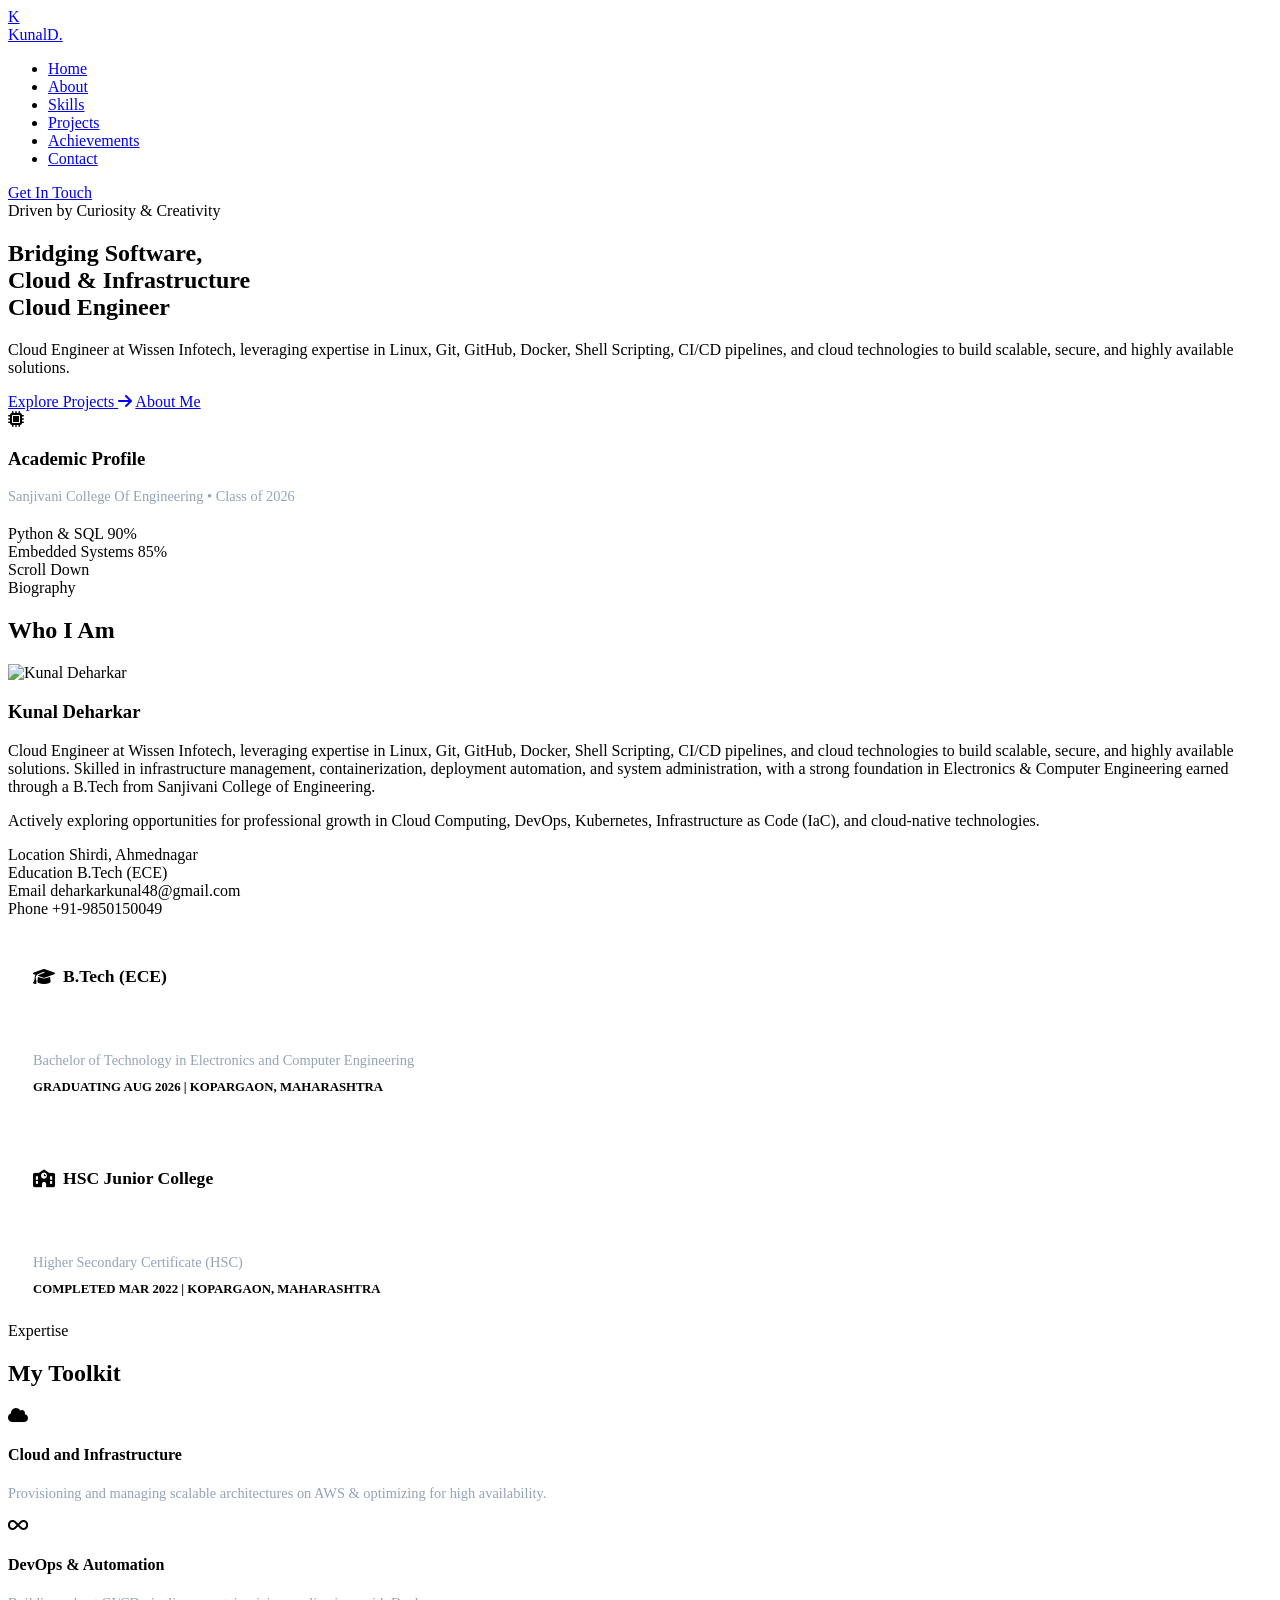
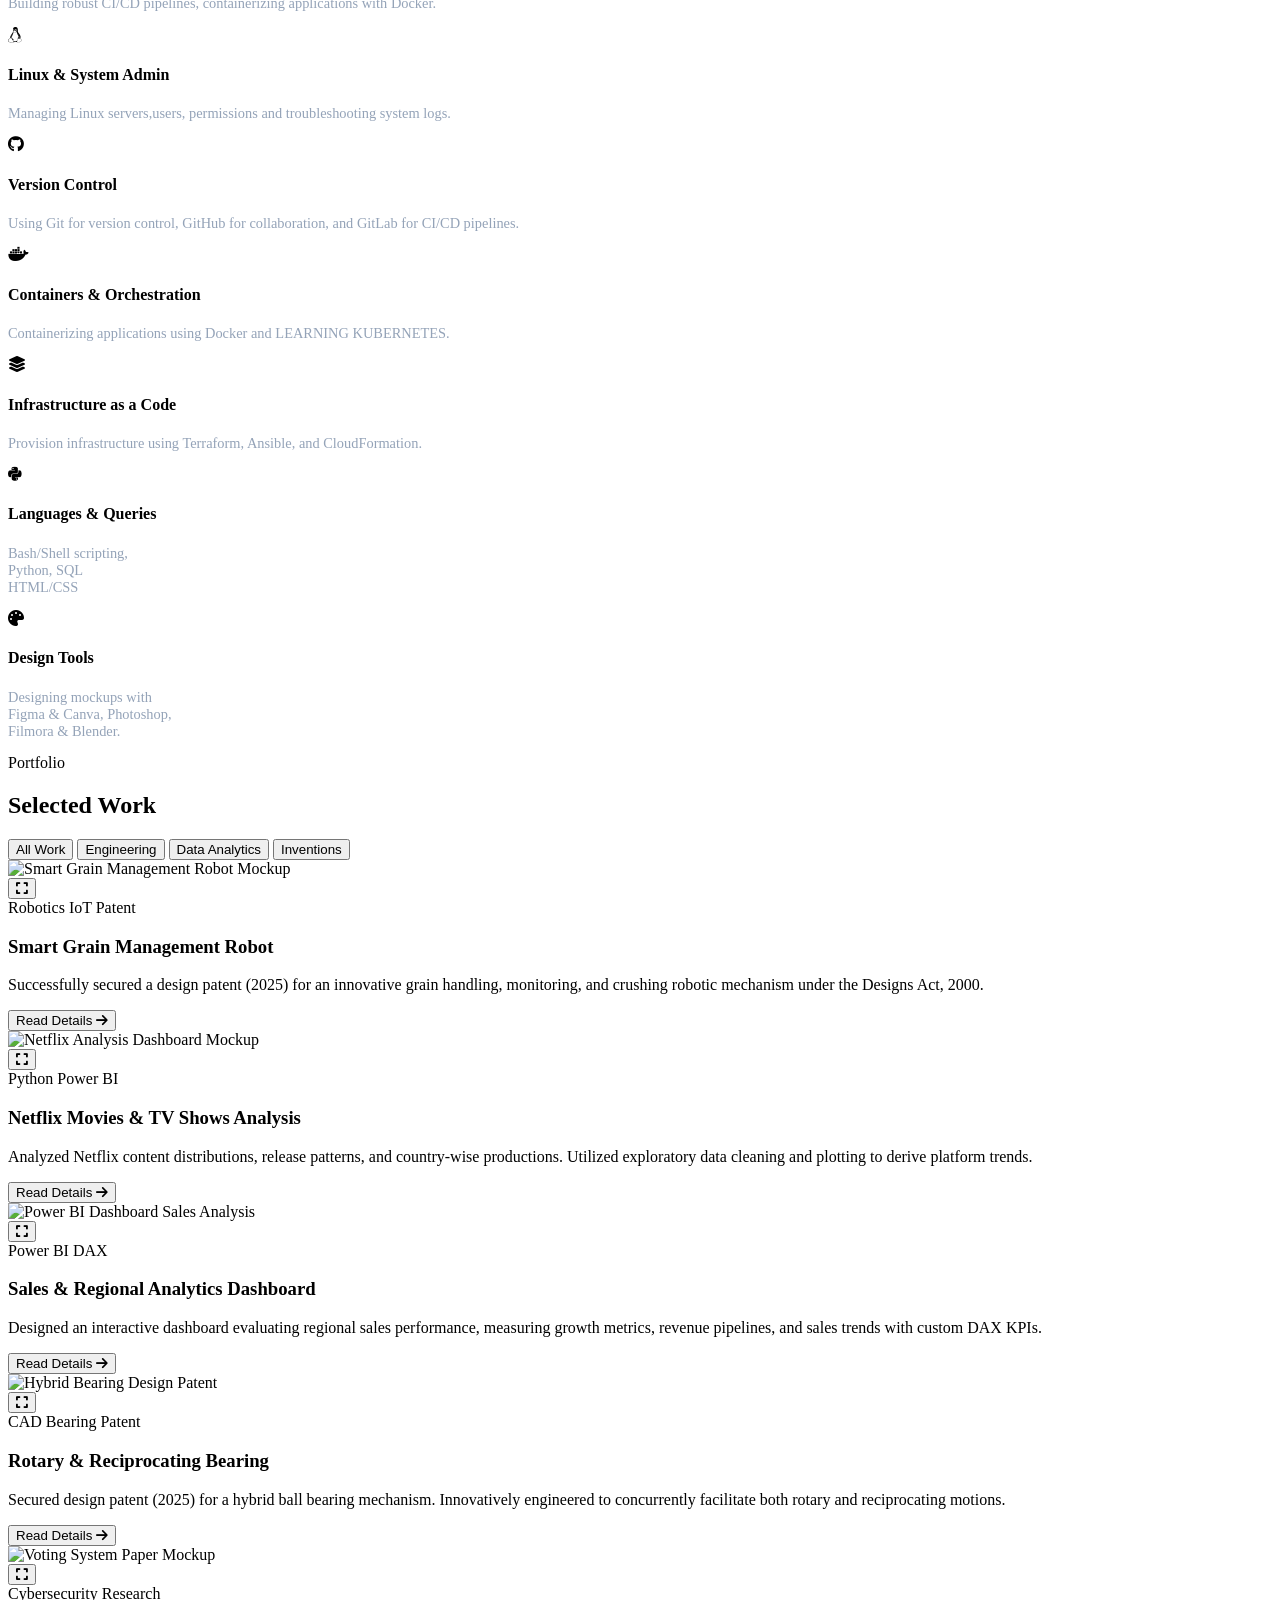
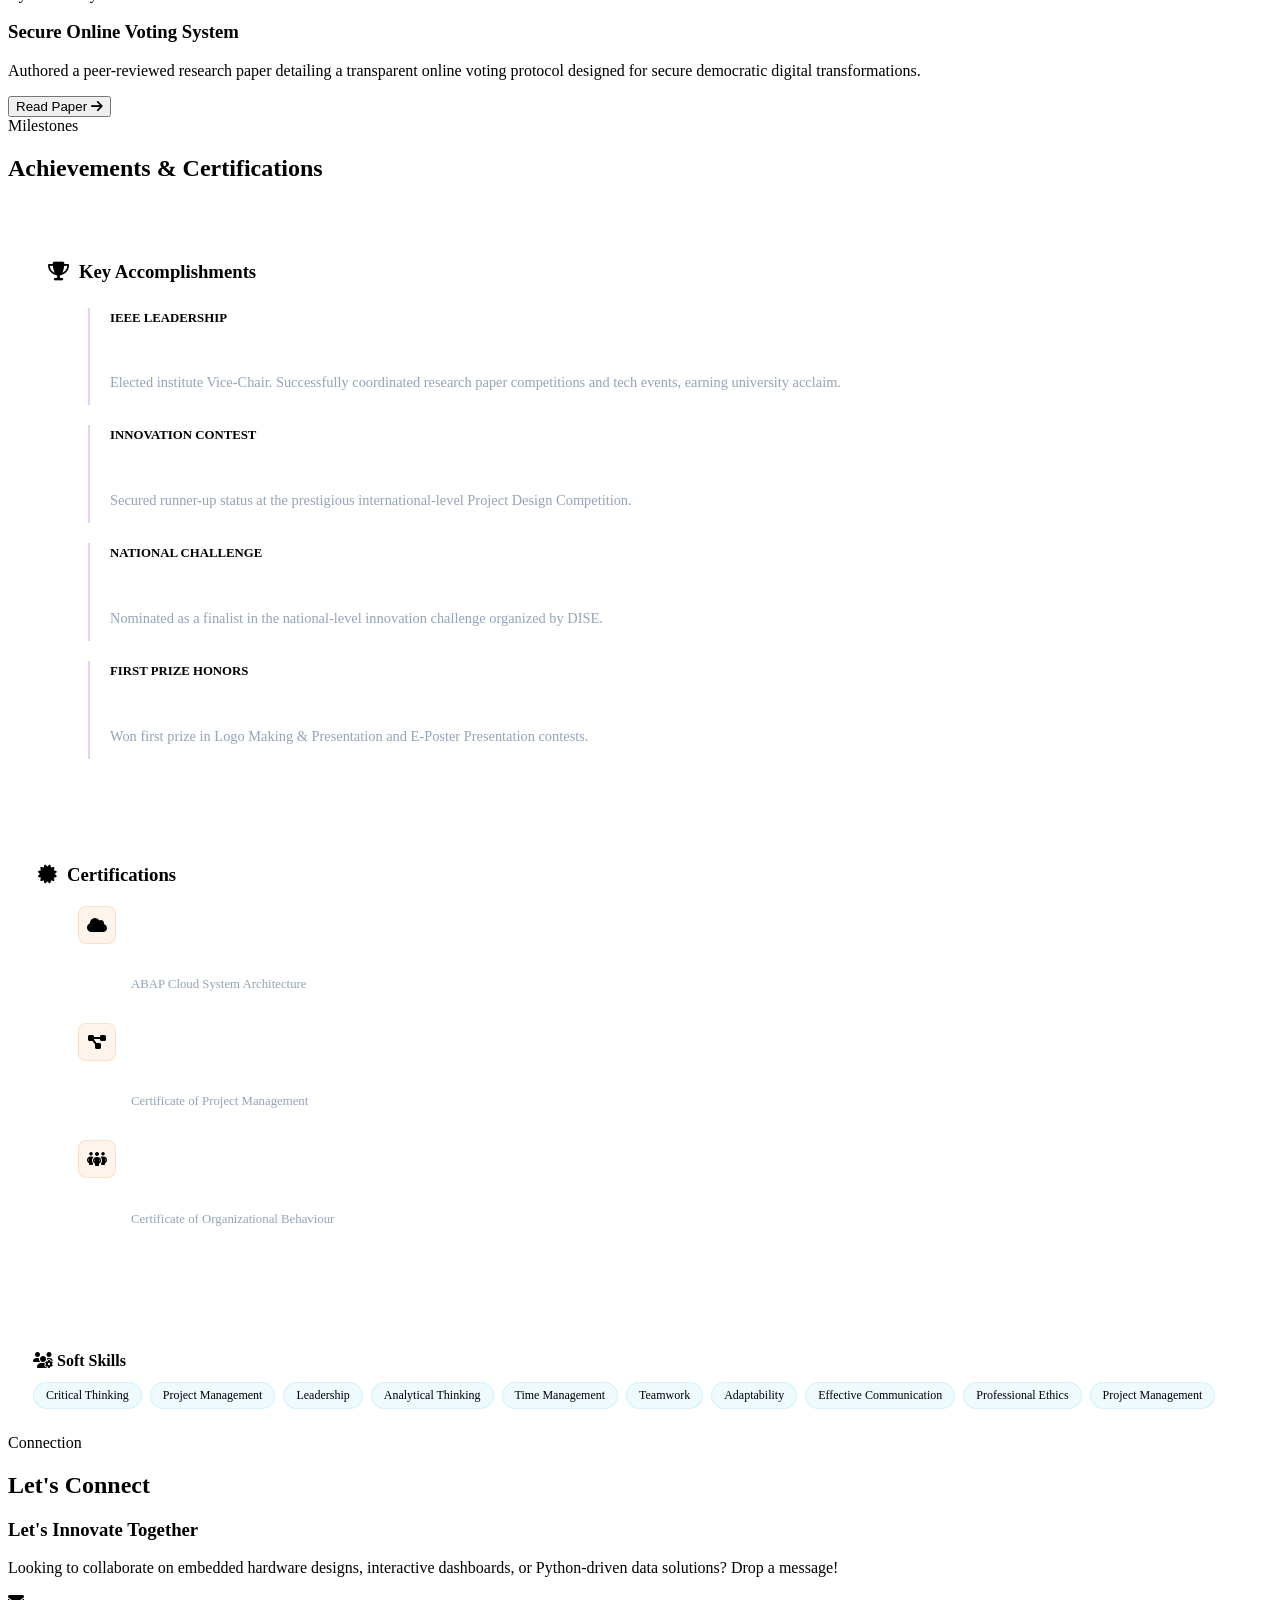
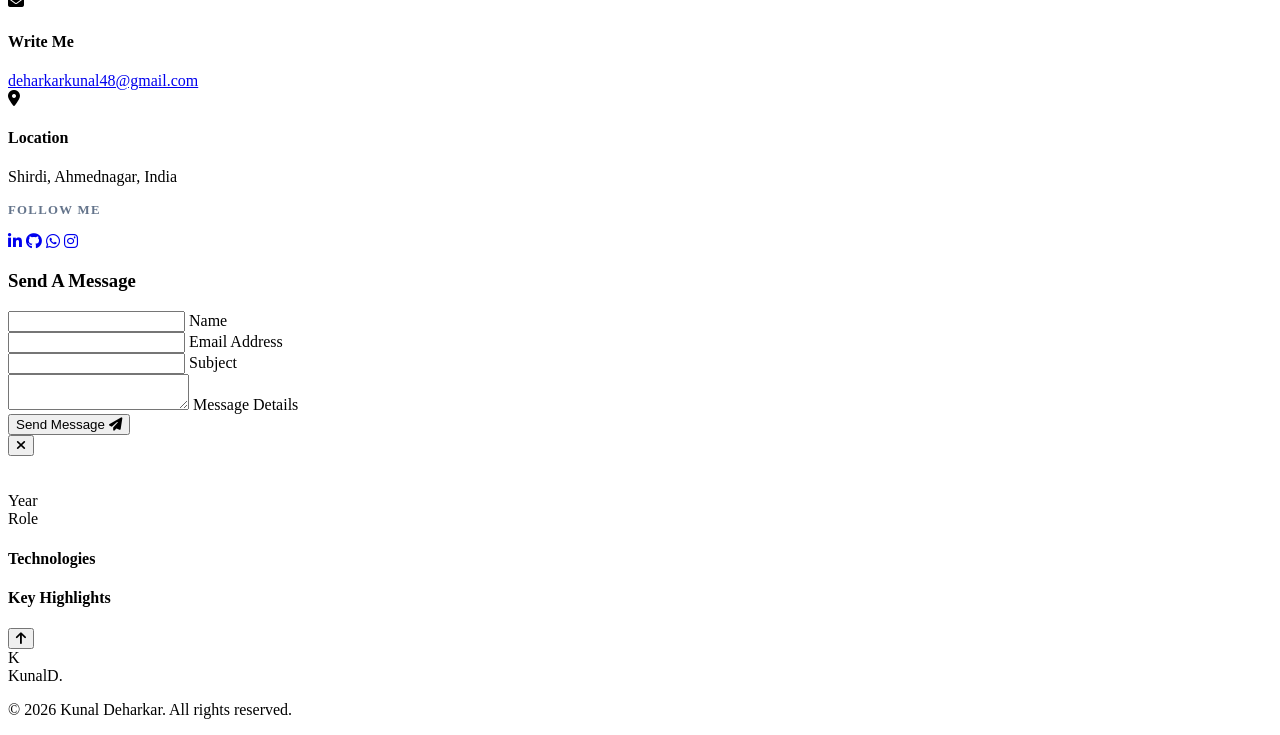
==== index.html @ 770956fe "insta href link added" ====
<!DOCTYPE html>
<html lang="en">

<head>
  <meta charset="UTF-8">
  <meta name="viewport" content="width=device-width, initial-scale=1.0">
  <meta name="description"
    content="Kunal Deharkar Portfolio - Electronics & Computer Engineering Undergraduate, IoT specialist and Data Analyst.">
  <meta name="author" content="Kunal Deharkar">
  <meta name="theme-color" content="#07080d">
  <meta property="og:title" content="Kunal Deharkar | Portfolio">
  <meta property="og:description"
    content="Electronics & Computer Engineering undergraduate — IoT, embedded systems, and data analytics.">
  <meta property="og:type" content="website">
  <title>Kunal Deharkar | Portfolio</title>
  <link rel="icon" href="assets/favicon.svg" type="image/svg+xml">

  <!-- CSS Stylesheet -->
  <link rel="stylesheet" href="style.css">

  <!-- FontAwesome Icons -->
  <link rel="stylesheet" href="https://cdnjs.cloudflare.com/ajax/libs/font-awesome/6.4.0/css/all.min.css">
</head>

<body>

  <!-- Custom Liquid Cursor -->
  <div id="custom-cursor"></div>
  <div id="custom-cursor-dot"></div>

  <!-- Mobile nav backdrop -->
  <div class="nav-backdrop" id="nav-backdrop" aria-hidden="true"></div>

  <!-- Background Fluid Blobs -->
  <div class="background-blobs">
    <div class="blob blob-1"></div>
    <div class="blob blob-2"></div>
    <div class="blob blob-3"></div>
  </div>

  <!-- Sticky Header & Nav -->
  <header>
    <a href="#hero" class="logo">
      <div class="logo-icon">K</div>
      <span>Kunal<span class="gradient-text">D.</span></span>
    </a>

    <nav>
      <ul class="nav-links">
        <li><a href="#hero" class="active">Home</a></li>
        <li><a href="#about">About</a></li>
        <li><a href="#skills">Skills</a></li>
        <li><a href="#portfolio">Projects</a></li>
        <li><a href="#achievements">Achievements</a></li>
        <li><a href="#contact">Contact</a></li>
      </ul>
    </nav>

    <div class="nav-cta">
      <a href="#contact" class="btn-glass">Get In Touch</a>
      <div class="menu-btn" id="mobile-menu-btn">
        <div class="menu-btn-burger"></div>
      </div>
    </div>
  </header>

  <!-- Main Content Container -->
  <main>

    <!-- Hero Section -->
    <section id="hero">
      <div class="hero-grid">
        <div class="hero-content">
          <div class="hero-tag">
            <span class="tag-dot"></span>
            <span>Driven by Curiosity & Creativity</span>
          </div>
          <h1>
            Bridging Software,<br>
            Cloud & Infrastructure<br>
            <span class="gradient-text-liquid typing-text"
              data-words='["Cloud Engineer", "DevOps Engineer"]'>Cloud
              Engineer</span>
          </h1>
          <p>
            Cloud Engineer at Wissen Infotech, leveraging expertise in Linux, Git, GitHub, Docker, Shell Scripting,
            CI/CD pipelines, and cloud technologies to build scalable, secure, and highly available solutions.
          </p>
          <div class="hero-actions">
            <a href="#portfolio" class="btn-glass primary">Explore Projects <i class="fa-solid fa-arrow-right"></i></a>
            <a href="#about" class="btn-glass">About Me</a>
          </div>
        </div>

        <div class="hero-visual">
          <div class="visual-sphere"></div>
          <div class="tilt-card-wrap">
            <div class="visual-glass-card glass-panel tilt-card glow-card">
              <div class="card-header">
                <div class="dots">
                  <span></span>
                  <span></span>
                  <span></span>
                </div>
                <i class="fa-solid fa-microchip text-cyan" style="color: var(--accent-cyan);"></i>
              </div>
              <h3>Academic Profile</h3>
              <p style="font-size: 0.9rem; color: #94a3b8; margin-bottom: 20px;">
                Sanjivani College Of Engineering • Class of 2026
              </p>

              <div class="skill-row">
                <div class="skill-label">
                  <span>Python & SQL</span>
                  <span>90%</span>
                </div>
                <div class="progress-bar-bg">
                  <div class="progress-bar-fill" data-width="90%"></div>
                </div>
              </div>

              <div class="skill-row">
                <div class="skill-label">
                  <span>Embedded Systems</span>
                  <span>85%</span>
                </div>
                <div class="progress-bar-bg">
                  <div class="progress-bar-fill" data-width="85%"></div>
                </div>
              </div>
            </div>
          </div>
        </div>
      </div>

      <div class="scroll-indicator">
        <span>Scroll Down</span>
        <div class="mouse-icon">
          <div class="mouse-wheel"></div>
        </div>
      </div>
    </section>

    <!-- About Section -->
    <section id="about" class="reveal-item">
      <div class="section-title-wrap">
        <span class="section-subtitle">Biography</span>
        <h2 class="section-title">Who I Am</h2>
      </div>

      <div class="about-grid">
        <div class="about-image-wrap">
          <div class="profile-backdrop-blob"></div>
          <div class="about-image-container glass-panel">
            <img src="assets/Kunal_profile.png" alt="Kunal Deharkar" class="profile-img">
          </div>
        </div>

        <div class="about-text">
          <h3>Kunal Deharkar</h3>
          <p>
           Cloud Engineer at Wissen Infotech, leveraging expertise in Linux, Git, GitHub, Docker, Shell Scripting, CI/CD pipelines, and cloud technologies to build scalable, secure, and highly available solutions. Skilled in infrastructure management, containerization, deployment automation, and system administration, with a strong foundation in Electronics & Computer Engineering earned through a B.Tech from Sanjivani College of Engineering.
          </p>
          <p>
           Actively exploring opportunities for professional growth in Cloud Computing, DevOps, Kubernetes, Infrastructure as Code (IaC), and cloud-native technologies.
          </p>

          <div class="about-details">
            <div class="about-info-item">
              <span>Location</span>
              <span>Shirdi, Ahmednagar</span>
            </div>
            <div class="about-info-item">
              <span>Education</span>
              <span>B.Tech (ECE)</span>
            </div>
            <div class="about-info-item">
              <span>Email</span>
              <span>deharkarkunal48@gmail.com</span>
            </div>
            <div class="about-info-item">
              <span>Phone</span>
              <span>+91-9850150049</span>
            </div>
          </div>
        </div>
      </div>

      <!-- Education Subgrid -->
      <div class="about-education-grid">
        <div class="glass-panel" style="padding: 25px; border-radius: 20px;">
          <h4
            style="font-family: var(--font-heading); color: var(--accent-cyan); margin-bottom: 12px; font-size: 1.1rem; display: flex; align-items: center; gap: 8px;">
            <i class="fa-solid fa-graduation-cap"></i> B.Tech (ECE)
          </h4>
          <h5 style="font-size: 1.1rem; color: #fff; margin-bottom: 4px;">Sanjivani College Of Engineering</h5>
          <p style="font-size: 0.9rem; color: #94a3b8; margin-bottom: 8px;">Bachelor of Technology in Electronics and
            Computer Engineering</p>
          <span
            style="font-size: 0.8rem; color: var(--accent-purple); font-weight: 600; text-transform: uppercase;">Graduating
            Aug 2026 | Kopargaon, Maharashtra</span>
        </div>
        <div class="glass-panel" style="padding: 25px; border-radius: 20px;">
          <h4
            style="font-family: var(--font-heading); color: var(--accent-cyan); margin-bottom: 12px; font-size: 1.1rem; display: flex; align-items: center; gap: 8px;">
            <i class="fa-solid fa-school"></i> HSC Junior College
          </h4>
          <h5 style="font-size: 1.1rem; color: #fff; margin-bottom: 4px;">Sanjivani Junior College</h5>
          <p style="font-size: 0.9rem; color: #94a3b8; margin-bottom: 8px;">Higher Secondary Certificate (HSC)</p>
          <span
            style="font-size: 0.8rem; color: var(--accent-purple); font-weight: 600; text-transform: uppercase;">Completed
            Mar 2022 | Kopargaon, Maharashtra</span>
        </div>
      </div>
    </section>

    <!-- Skills Section -->
    <section id="skills" class="reveal-item">
      <div class="section-title-wrap">
        <span class="section-subtitle">Expertise</span>
        <h2 class="section-title">My Toolkit</h2>
      </div>

      <div class="skills-grid">

         <!-- Cloud and Infrastructure -->
        <div class="tilt-card-wrap">
          <div class="skill-card glass-panel tilt-card glow-card">
            <div class="skill-icon-circle">
              <i class="fa-solid fa-cloud"></i>
            </div>
            <h4>Cloud and Infrastructure</h4>
            <p style="font-size: 0.9rem; color: #94a3b8;">
              Provisioning and managing scalable architectures on AWS & optimizing for high availability. 
            </p>
            <!-- <div class="skill-level-percent">80% Proficiency</div>
            <div class="skill-progress-bar">
              <div class="skill-progress-fill" data-width="80%"></div>
            </div> -->
          </div>
        </div>

        <!-- DevOps & Automation -->
        <div class="tilt-card-wrap">
          <div class="skill-card glass-panel tilt-card glow-card">
            <div class="skill-icon-circle">
              <i class="fa-solid fa-infinity"></i>
            </div>
            <h4>DevOps & Automation</h4>
            <p style="font-size: 0.9rem; color: #94a3b8;">
              Building robust CI/CD pipelines, containerizing applications with Docker. 
            </p>
            <!-- <div class="skill-level-percent">80% Proficiency</div>
            <div class="skill-progress-bar">
              <div class="skill-progress-fill" data-width="80%"></div>
            </div> -->
          </div>
        </div>

        <!-- Operating Systems & Administration -->
        <div class="tilt-card-wrap">
          <div class="skill-card glass-panel tilt-card glow-card">
            <div class="skill-icon-circle">
              <i class="fa-brands fa-linux"></i>
            </div>
            <h4>Linux & System Admin</h4>
            <p style="font-size: 0.9rem; color: #94a3b8;">
              Managing Linux servers,users, permissions and troubleshooting system logs.
            </p>
            <!-- <div class="skill-level-percent">80% Proficiency</div>
            <div class="skill-progress-bar">
              <div class="skill-progress-fill" data-width="80%"></div>
            </div> -->
          </div>
        </div>

        <!-- Version Control-->
        <div class="tilt-card-wrap">
          <div class="skill-card glass-panel tilt-card glow-card">
            <div class="skill-icon-circle">
              <i class="fa-brands fa-github"></i>
            </div>
            <h4>Version Control</h4>
            <p style="font-size: 0.9rem; color: #94a3b8;">
              Using Git for version control, GitHub for collaboration, and GitLab for CI/CD pipelines. 
            </p>
            <!-- <div class="skill-level-percent">80% Proficiency</div>
            <div class="skill-progress-bar">
              <div class="skill-progress-fill" data-width="80%"></div>
            </div> -->
          </div>
        </div>
        <!-- Containers & Orchestration -->
        <div class="tilt-card-wrap">
          <div class="skill-card glass-panel tilt-card glow-card">
            <div class="skill-icon-circle">
              <i class="fa-brands fa-docker"></i>
            </div>
            <h4>Containers & Orchestration</h4>
            <p style="font-size: 0.9rem; color: #94a3b8;">
              Containerizing applications using Docker and  LEARNING KUBERNETES.
            </p>
            <!-- <div class="skill-level-percent">92% Proficiency</div>
            <div class="skill-progress-bar">
              <div class="skill-progress-fill" data-width="92%"></div>
            </div> -->
          </div>
        </div>

        <!-- Embedded & IoT Systems -->
        <div class="tilt-card-wrap">
          <div class="skill-card glass-panel tilt-card glow-card">
            <div class="skill-icon-circle">
              <i class="fa-solid fa-layer-group"></i>
            </div>
            <h4>Infrastructure as a Code </h4>
            <p style="font-size: 0.9rem; color: #94a3b8;">
             Provision infrastructure using Terraform, Ansible, and CloudFormation.
            </p>
            <!-- <div class="skill-level-percent">88% Proficiency</div>
            <div class="skill-progress-bar">
              <div class="skill-progress-fill" data-width="88%"></div>
            </div> -->
          </div>
        </div>

        <!-- Data Visualization -->
        <div class="tilt-card-wrap">
          <div class="skill-card glass-panel tilt-card glow-card">
            <div class="skill-icon-circle">
              <i class="fa-brands fa-python"></i>
            </div>
            <h4>Languages & Queries</h4>
            <p style="font-size: 0.9rem; color: #94a3b8;">
              Bash/Shell scripting, <br>Python, SQL<br> HTML/CSS
            </p>
            <!-- <div class="skill-level-percent">85% Proficiency</div>
            <div class="skill-progress-bar">
              <div class="skill-progress-fill" data-width="85%"></div>
            </div> -->
          </div>
        </div>

        <!-- System & Core Tools -->
        <div class="tilt-card-wrap">
          <div class="skill-card glass-panel tilt-card glow-card">
            <div class="skill-icon-circle">
              <i class="fa-solid fa-palette"></i>
            </div>
            <h4>Design Tools</h4>
            <p style="font-size: 0.9rem; color: #94a3b8;">
              Designing mockups with <br>Figma & Canva, Photoshop, <br>Filmora & Blender. 
            </p>
            <!-- <div class="skill-level-percent">80% Proficiency</div>
            <div class="skill-progress-bar">
              <div class="skill-progress-fill" data-width="80%"></div>
            </div> -->
          </div>
        </div>

       


      </div>
    </section>

    <!-- Portfolio Section -->
    <section id="portfolio" class="reveal-item">
      <div class="section-title-wrap">
        <span class="section-subtitle">Portfolio</span>
        <h2 class="section-title">Selected Work</h2>
      </div>

      <!-- Category Filter -->
      <div class="portfolio-filter">
        <button class="filter-btn active" data-filter="all">All Work</button>
        <button class="filter-btn" data-filter="tech">Engineering</button>
        <button class="filter-btn" data-filter="data">Data Analytics</button>
        <button class="filter-btn" data-filter="patent">Inventions</button>
      </div>

      <!-- Projects Grid -->
      <div class="projects-grid">
        <!-- Project 1 (Grain Robot Patent) -->
        <div class="project-card-wrap" data-category="tech patent" data-project="grain-robot">
          <div class="tilt-card-wrap" style="height: 100%;">
            <div class="project-card glass-panel tilt-card glow-card">
              <div class="project-img-container">
                <img src="assets/patent.svg" alt="Smart Grain Management Robot Mockup" class="project-img">
                <div class="project-overlay">
                  <div class="project-links-wrap">
                    <button type="button" class="project-link-btn project-open-btn" data-project="grain-robot"
                      aria-label="View project details"><i class="fa-solid fa-expand"></i></button>
                  </div>
                </div>
              </div>
              <div class="project-info">
                <div class="project-tags">
                  <span class="project-tag">Robotics</span>
                  <span class="project-tag">IoT Patent</span>
                </div>
                <h3>Smart Grain Management Robot</h3>
                <p>
                  Successfully secured a design patent (2025) for an innovative grain handling, monitoring, and crushing
                  robotic mechanism under the Designs Act, 2000.
                </p>
                <div class="project-card-footer">
                  <button type="button" class="project-details-link project-open-btn" data-project="grain-robot">Read
                    Details <i class="fa-solid fa-arrow-right"></i></button>
                </div>
              </div>
            </div>
          </div>
        </div>

        <!-- Project 2 (Netflix Data Analysis) -->
        <div class="project-card-wrap" data-category="data tech" data-project="netflix-analysis">
          <div class="tilt-card-wrap" style="height: 100%;">
            <div class="project-card glass-panel tilt-card glow-card">
              <div class="project-img-container">
                <img src="assets/project2.svg" alt="Netflix Analysis Dashboard Mockup" class="project-img">
                <div class="project-overlay">
                  <div class="project-links-wrap">
                    <button type="button" class="project-link-btn project-open-btn" data-project="netflix-analysis"
                      aria-label="View project details"><i class="fa-solid fa-expand"></i></button>
                  </div>
                </div>
              </div>
              <div class="project-info">
                <div class="project-tags">
                  <span class="project-tag">Python</span>
                  <span class="project-tag">Power BI</span>
                </div>
                <h3>Netflix Movies & TV Shows Analysis</h3>
                <p>
                  Analyzed Netflix content distributions, release patterns, and country-wise productions. Utilized
                  exploratory data cleaning and plotting to derive platform trends.
                </p>
                <div class="project-card-footer">
                  <button type="button" class="project-details-link project-open-btn"
                    data-project="netflix-analysis">Read
                    Details <i class="fa-solid fa-arrow-right"></i></button>
                </div>
              </div>
            </div>
          </div>
        </div>

        <!-- Project 3 (Power BI Dashboard) -->
        <div class="project-card-wrap" data-category="data" data-project="sales-dashboard">
          <div class="tilt-card-wrap" style="height: 100%;">
            <div class="project-card glass-panel tilt-card glow-card">
              <div class="project-img-container">
                <img src="assets/project3.svg" alt="Power BI Dashboard Sales Analysis" class="project-img">
                <div class="project-overlay">
                  <div class="project-links-wrap">
                    <button type="button" class="project-link-btn project-open-btn" data-project="sales-dashboard"
                      aria-label="View project details"><i class="fa-solid fa-expand"></i></button>
                  </div>
                </div>
              </div>
              <div class="project-info">
                <div class="project-tags">
                  <span class="project-tag">Power BI</span>
                  <span class="project-tag">DAX</span>
                </div>
                <h3>Sales & Regional Analytics Dashboard</h3>
                <p>
                  Designed an interactive dashboard evaluating regional sales performance, measuring growth metrics,
                  revenue pipelines, and sales trends with custom DAX KPIs.
                </p>
                <div class="project-card-footer">
                  <button type="button" class="project-details-link project-open-btn"
                    data-project="sales-dashboard">Read
                    Details <i class="fa-solid fa-arrow-right"></i></button>
                </div>
              </div>
            </div>
          </div>
        </div>

        <!-- Project 4 (Bearing Patent) -->
        <div class="project-card-wrap" data-category="tech patent" data-project="hybrid-bearing">
          <div class="tilt-card-wrap" style="height: 100%;">
            <div class="project-card glass-panel tilt-card glow-card">
              <div class="project-img-container">
                <img src="assets/patent.svg" alt="Hybrid Bearing Design Patent" class="project-img">
                <div class="project-overlay">
                  <div class="project-links-wrap">
                    <button type="button" class="project-link-btn project-open-btn" data-project="hybrid-bearing"
                      aria-label="View project details"><i class="fa-solid fa-expand"></i></button>
                  </div>
                </div>
              </div>
              <div class="project-info">
                <div class="project-tags">
                  <span class="project-tag">CAD</span>
                  <span class="project-tag">Bearing Patent</span>
                </div>
                <h3>Rotary & Reciprocating Bearing</h3>
                <p>
                  Secured design patent (2025) for a hybrid ball bearing mechanism. Innovatively engineered to
                  concurrently facilitate both rotary and reciprocating motions.
                </p>
                <div class="project-card-footer">
                  <button type="button" class="project-details-link project-open-btn" data-project="hybrid-bearing">Read
                    Details <i class="fa-solid fa-arrow-right"></i></button>
                </div>
              </div>
            </div>
          </div>
        </div>

        <!-- Project 5 (Voting System Research) -->
        <div class="project-card-wrap" data-category="tech" data-project="voting-system">
          <div class="tilt-card-wrap" style="height: 100%;">
            <div class="project-card glass-panel tilt-card glow-card">
              <div class="project-img-container">
                <img src="assets/research-paper.svg" alt="Voting System Paper Mockup" class="project-img">
                <div class="project-overlay">
                  <div class="project-links-wrap">
                    <button type="button" class="project-link-btn project-open-btn" data-project="voting-system"
                      aria-label="View project details"><i class="fa-solid fa-expand"></i></button>
                  </div>
                </div>
              </div>
              <div class="project-info">
                <div class="project-tags">
                  <span class="project-tag">Cybersecurity</span>
                  <span class="project-tag">Research</span>
                </div>
                <h3>Secure Online Voting System</h3>
                <p>
                  Authored a peer-reviewed research paper detailing a transparent online voting protocol designed for
                  secure democratic digital transformations.
                </p>
                <div class="project-card-footer">
                  <button type="button" class="project-details-link project-open-btn" data-project="voting-system">Read
                    Paper <i class="fa-solid fa-arrow-right"></i></button>
                </div>
              </div>
            </div>
          </div>
        </div>
      </div>
    </section>

    <!-- Achievements & Certifications Section -->
    <section id="achievements" class="reveal-item">
      <div class="section-title-wrap">
        <span class="section-subtitle">Milestones</span>
        <h2 class="section-title">Achievements & Certifications</h2>
      </div>

      <div class="achievements-grid">
        <!-- Achievements Column -->
        <div class="glass-panel" style="padding: 40px; border-radius: 24px;">
          <h3
            style="font-family: var(--font-heading); margin-bottom: 25px; color: var(--accent-cyan); display: flex; align-items: center; gap: 10px;">
            <i class="fa-solid fa-trophy"></i> Key Accomplishments
          </h3>
          <ul style="list-style: none; display: flex; flex-direction: column; gap: 20px;">
            <li style="position: relative; padding-left: 20px; border-left: 2px solid rgba(192, 132, 252, 0.4);">
              <span
                style="font-size: 0.8rem; color: var(--accent-purple); font-weight: 600; text-transform: uppercase;">IEEE
                Leadership</span>
              <h4 style="font-size: 1.15rem; margin-top: 3px; color: #fff;">Vice-Chair Person of IEEE</h4>
              <p style="font-size: 0.9rem; color: #94a3b8;">Elected institute Vice-Chair. Successfully coordinated
                research paper competitions and tech events, earning university acclaim.</p>
            </li>
            <li style="position: relative; padding-left: 20px; border-left: 2px solid rgba(192, 132, 252, 0.4);">
              <span
                style="font-size: 0.8rem; color: var(--accent-purple); font-weight: 600; text-transform: uppercase;">Innovation
                Contest</span>
              <h4 style="font-size: 1.15rem; margin-top: 3px; color: #fff;">2nd Runner-Up - Impetus '25</h4>
              <p style="font-size: 0.9rem; color: #94a3b8;">Secured runner-up status at the prestigious
                international-level Project Design Competition.</p>
            </li>
            <li style="position: relative; padding-left: 20px; border-left: 2px solid rgba(192, 132, 252, 0.4);">
              <span
                style="font-size: 0.8rem; color: var(--accent-purple); font-weight: 600; text-transform: uppercase;">National
                Challenge</span>
              <h4 style="font-size: 1.15rem; margin-top: 3px; color: #fff;">National Innovation Challenge Finalist</h4>
              <p style="font-size: 0.9rem; color: #94a3b8;">Nominated as a finalist in the national-level innovation
                challenge organized by DISE.</p>
            </li>
            <li style="position: relative; padding-left: 20px; border-left: 2px solid rgba(192, 132, 252, 0.4);">
              <span
                style="font-size: 0.8rem; color: var(--accent-purple); font-weight: 600; text-transform: uppercase;">First
                Prize Honors</span>
              <h4 style="font-size: 1.15rem; margin-top: 3px; color: #fff;">Institutional Competitions</h4>
              <p style="font-size: 0.9rem; color: #94a3b8;">Won first prize in Logo Making & Presentation and E-Poster
                Presentation contests.</p>
            </li>
          </ul>
        </div>

        <!-- Certifications Column -->
        <div style="display: flex; flex-direction: column; gap: 20px;">
          <div class="glass-panel" style="padding: 30px; border-radius: 24px; flex-grow: 1;">
            <h3
              style="font-family: var(--font-heading); margin-bottom: 20px; color: var(--accent-peach); display: flex; align-items: center; gap: 10px;">
              <i class="fa-solid fa-certificate"></i> Certifications
            </h3>
            <ul style="list-style: none; display: flex; flex-direction: column; gap: 18px;">
              <li style="display: flex; gap: 15px; align-items: flex-start;">
                <div
                  style="width: 36px; height: 36px; border-radius: 8px; background: rgba(251, 146, 60, 0.1); border: 1px solid rgba(251, 146, 60, 0.2); display: flex; justify-content: center; align-items: center; color: var(--accent-peach); flex-shrink: 0;">
                  <i class="fa-solid fa-cloud"></i>
                </div>
                <div>
                  <h5 style="font-size: 1rem; color: #fff;">SAP Certified Backend Developer</h5>
                  <p style="font-size: 0.8rem; color: #94a3b8;">ABAP Cloud System Architecture</p>
                </div>
              </li>
              <li style="display: flex; gap: 15px; align-items: flex-start;">
                <div
                  style="width: 36px; height: 36px; border-radius: 8px; background: rgba(251, 146, 60, 0.1); border: 1px solid rgba(251, 146, 60, 0.2); display: flex; justify-content: center; align-items: center; color: var(--accent-peach); flex-shrink: 0;">
                  <i class="fa-solid fa-diagram-project"></i>
                </div>
                <div>
                  <h5 style="font-size: 1rem; color: #fff;">IIT Roorkee </h5>
                  <p style="font-size: 0.8rem; color: #94a3b8;">Certificate of Project Management</p>
                </div>
              </li>
              <li style="display: flex; gap: 15px; align-items: flex-start;">
                <div
                  style="width: 36px; height: 36px; border-radius: 8px; background: rgba(251, 146, 60, 0.1); border: 1px solid rgba(251, 146, 60, 0.2); display: flex; justify-content: center; align-items: center; color: var(--accent-peach); flex-shrink: 0;">
                  <i class="fa-solid fa-people-group"></i>
                </div>
                <div>
                  <h5 style="font-size: 1rem; color: #fff;">IIT Hyderabad </h5>
                  <p style="font-size: 0.8rem; color: #94a3b8;">Certificate of Organizational Behaviour</p>
                </div>
              </li>
            </ul>
          </div>

          <!-- Soft Skills Widget -->
          <div class="glass-panel" style="padding: 25px; border-radius: 20px;">
            <h4
              style="font-family: var(--font-heading); color: var(--accent-cyan); margin-bottom: 12px; font-size: 1rem;">
              <i class="fa-solid fa-users-gear"></i> Soft Skills
            </h4>
            <div style="display: flex; flex-wrap: wrap; gap: 8px;">
              <span
                style="font-size: 0.75rem; background: rgba(56, 189, 248, 0.08); border: 1px solid rgba(56, 189, 248, 0.15); padding: 5px 12px; border-radius: 30px; font-weight: 500;">Critical
                Thinking</span>
              <span
                style="font-size: 0.75rem; background: rgba(56, 189, 248, 0.08); border: 1px solid rgba(56, 189, 248, 0.15); padding: 5px 12px; border-radius: 30px; font-weight: 500;">Project
                Management</span>
              <span
                style="font-size: 0.75rem; background: rgba(56, 189, 248, 0.08); border: 1px solid rgba(56, 189, 248, 0.15); padding: 5px 12px; border-radius: 30px; font-weight: 500;">Leadership</span>
              <span
                style="font-size: 0.75rem; background: rgba(56, 189, 248, 0.08); border: 1px solid rgba(56, 189, 248, 0.15); padding: 5px 12px; border-radius: 30px; font-weight: 500;">Analytical Thinking
                </span>
              <span
                style="font-size: 0.75rem; background: rgba(56, 189, 248, 0.08); border: 1px solid rgba(56, 189, 248, 0.15); padding: 5px 12px; border-radius: 30px; font-weight: 500;">Time
                Management</span>
              <span
                style="font-size: 0.75rem; background: rgba(56, 189, 248, 0.08); border: 1px solid rgba(56, 189, 248, 0.15); padding: 5px 12px; border-radius: 30px; font-weight: 500;">Teamwork</span>
              <span
                style="font-size: 0.75rem; background: rgba(56, 189, 248, 0.08); border: 1px solid rgba(56, 189, 248, 0.15); padding: 5px 12px; border-radius: 30px; font-weight: 500;">Adaptability</span>
              <span
                style="font-size: 0.75rem; background: rgba(56, 189, 248, 0.08); border: 1px solid rgba(56, 189, 248, 0.15); padding: 5px 12px; border-radius: 30px; font-weight: 500;">Effective Communication
                </span>
              <span
                style="font-size: 0.75rem; background: rgba(56, 189, 248, 0.08); border: 1px solid rgba(56, 189, 248, 0.15); padding: 5px 12px; border-radius: 30px; font-weight: 500;">Professional
                Ethics</span>
                <span
                style="font-size: 0.75rem; background: rgba(56, 189, 248, 0.08); border: 1px solid rgba(56, 189, 248, 0.15); padding: 5px 12px; border-radius: 30px; font-weight: 500;">Project
                Management</span>
            </div>
          </div>
        </div>
      </div>
    </section>

    <!-- Contact Section -->
    <section id="contact" class="reveal-item">
      <div class="section-title-wrap">
        <span class="section-subtitle">Connection</span>
        <h2 class="section-title">Let's Connect</h2>
      </div>

      <div class="contact-container">
        <!-- Contact Info Side -->
        <div class="contact-info-panel glass-panel">
          <div>
            <h3>Let's Innovate Together</h3>
            <p>Looking to collaborate on embedded hardware designs, interactive dashboards, or Python-driven data
              solutions? Drop a message!</p>
          </div>

          <div class="contact-methods">
            <div class="contact-method-card">
              <div class="contact-icon-box">
                <i class="fa-solid fa-envelope"></i>
              </div>
              <div class="contact-text-details">
                <h4>Write Me</h4>
                <a href="mailto:deharkarkunal48@gmail.com">deharkarkunal48@gmail.com</a>
              </div>
            </div>

            <div class="contact-method-card">
              <div class="contact-icon-box">
                <i class="fa-solid fa-location-dot"></i>
              </div>
              <div class="contact-text-details">
                <h4>Location</h4>
                <span>Shirdi, Ahmednagar, India</span>
              </div>
            </div>
          </div>

          <div>
            <h4
              style="font-size: 0.8rem; color: #64748b; text-transform: uppercase; letter-spacing: 0.1em; margin-bottom: 15px;">
              Follow Me</h4>
            <div class="social-links">
              <a href="https://www.linkedin.com/in/kunal-deharkar-184a853b7" target="_blank" rel="noopener noreferrer" class="social-btn"
                aria-label="LinkedIn"><i class="fa-brands fa-linkedin-in"></i></a>
              <a href="https://github.com/K-deharkar" target="_blank" rel="noopener noreferrer" class="social-btn"
                aria-label="GitHub"><i class="fa-brands fa-github"></i></a>
              <a href="https://wa.me/919850150049" target="_blank" rel="noopener noreferrer" class="social-btn"
                aria-label="WhatsApp"><i class="fa-brands fa-whatsapp"></i></a>
              <a href="https://www.instagram.com/kunal_deharkar/" target="_blank" rel="noopener noreferrer" class="social-btn" aria-label="Call Me"><i class="fa-brands fa-instagram"></i></a>
            </div>
          </div>
        </div>

        <!-- Contact Form Side -->
        <div class="contact-form-panel glass-panel">
          <h3>Send A Message</h3>
          <form id="portfolio-contact-form">
            <div class="form-grid">
              <div class="input-wrap">
                <input type="text" id="name" class="form-input" placeholder=" " required>
                <label for="name" class="input-label">Name</label>
              </div>

              <div class="input-wrap">
                <input type="email" id="email" class="form-input" placeholder=" " required>
                <label for="email" class="input-label">Email Address</label>
              </div>

              <div class="input-wrap full-width">
                <input type="text" id="subject" class="form-input" placeholder=" " required>
                <label for="subject" class="input-label">Subject</label>
              </div>

              <div class="input-wrap full-width">
                <textarea id="message" class="form-input" placeholder=" " required></textarea>
                <label for="message" class="input-label">Message Details</label>
              </div>
            </div>

            <div class="form-submit-wrap">
              <button type="submit" class="btn-glass primary">Send Message <i
                  class="fa-solid fa-paper-plane"></i></button>
            </div>

            <div class="form-status" id="form-status-message"></div>
          </form>
        </div>
      </div>
    </section>

  </main>

  <!-- Project Detail Modal -->
  <div class="project-modal" id="project-modal" aria-hidden="true" role="dialog" aria-labelledby="modal-title">
    <div class="project-modal-backdrop" id="modal-backdrop"></div>
    <div class="project-modal-content glass-panel">
      <button type="button" class="modal-close-btn" id="modal-close" aria-label="Close project details">
        <i class="fa-solid fa-xmark"></i>
      </button>
      <div class="modal-img-wrap">
        <img id="modal-img" src="" alt="" class="modal-img">
      </div>
      <div class="modal-body">
        <div class="modal-tags" id="modal-tags"></div>
        <h3 id="modal-title"></h3>
        <p class="modal-summary" id="modal-summary"></p>
        <div class="modal-meta">
          <div class="modal-meta-item">
            <span>Year</span>
            <strong id="modal-year"></strong>
          </div>
          <div class="modal-meta-item">
            <span>Role</span>
            <strong id="modal-role"></strong>
          </div>
        </div>
        <div class="modal-tools">
          <h4>Technologies</h4>
          <ul id="modal-tools"></ul>
        </div>
        <div class="modal-highlights">
          <h4>Key Highlights</h4>
          <ul id="modal-highlights"></ul>
        </div>
        <div class="modal-actions" id="modal-actions"></div>
      </div>
    </div>
  </div>

  <!-- Scroll to top -->
  <button type="button" class="scroll-top-btn" id="scroll-top-btn" aria-label="Scroll to top">
    <i class="fa-solid fa-arrow-up"></i>
  </button>

  <!-- Footer Section -->
  <footer>
    <div class="footer-logo">
      <div class="logo-icon">K</div>
      <span>Kunal<span class="gradient-text">D.</span></span>
    </div>
    <p>&copy; 2026 Kunal Deharkar. All rights reserved.</p>
  </footer>

  <!-- JS Interactions Script -->
  <script src="script.js"></script>
</body>

</html>
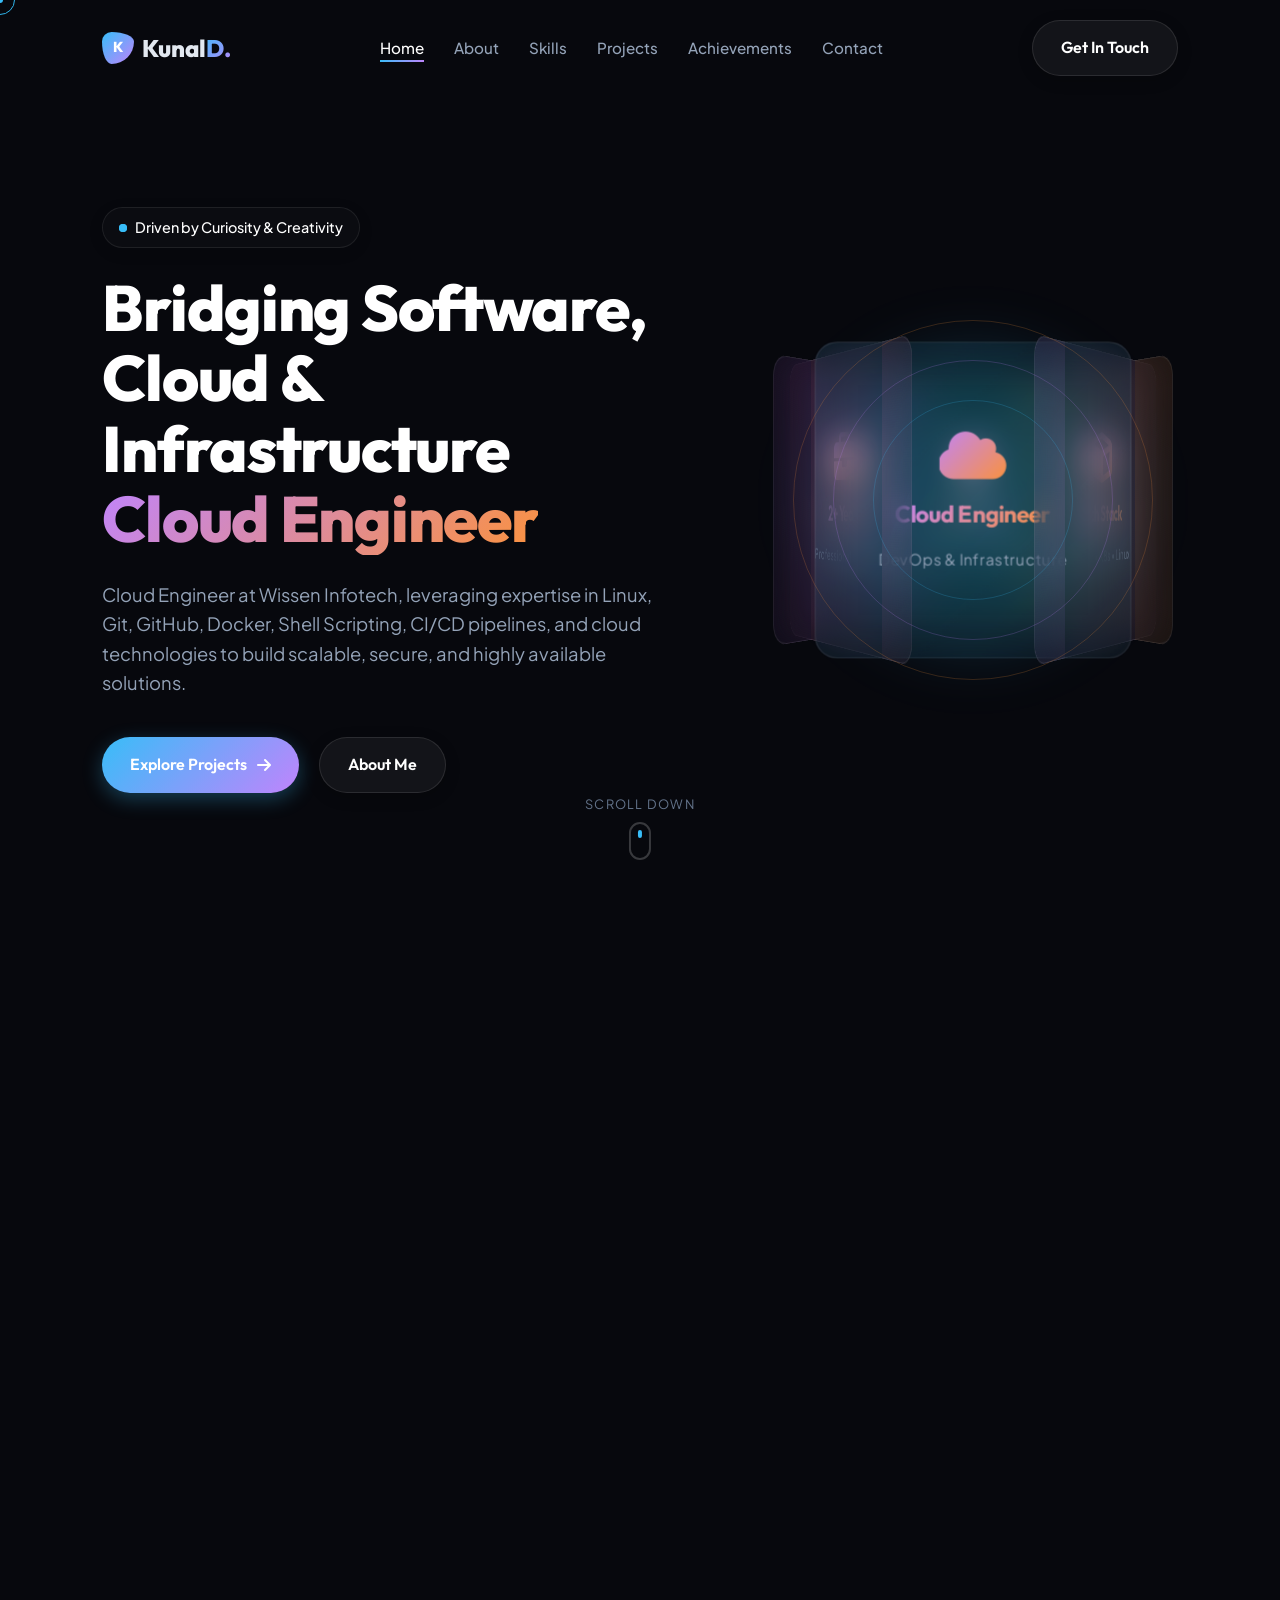
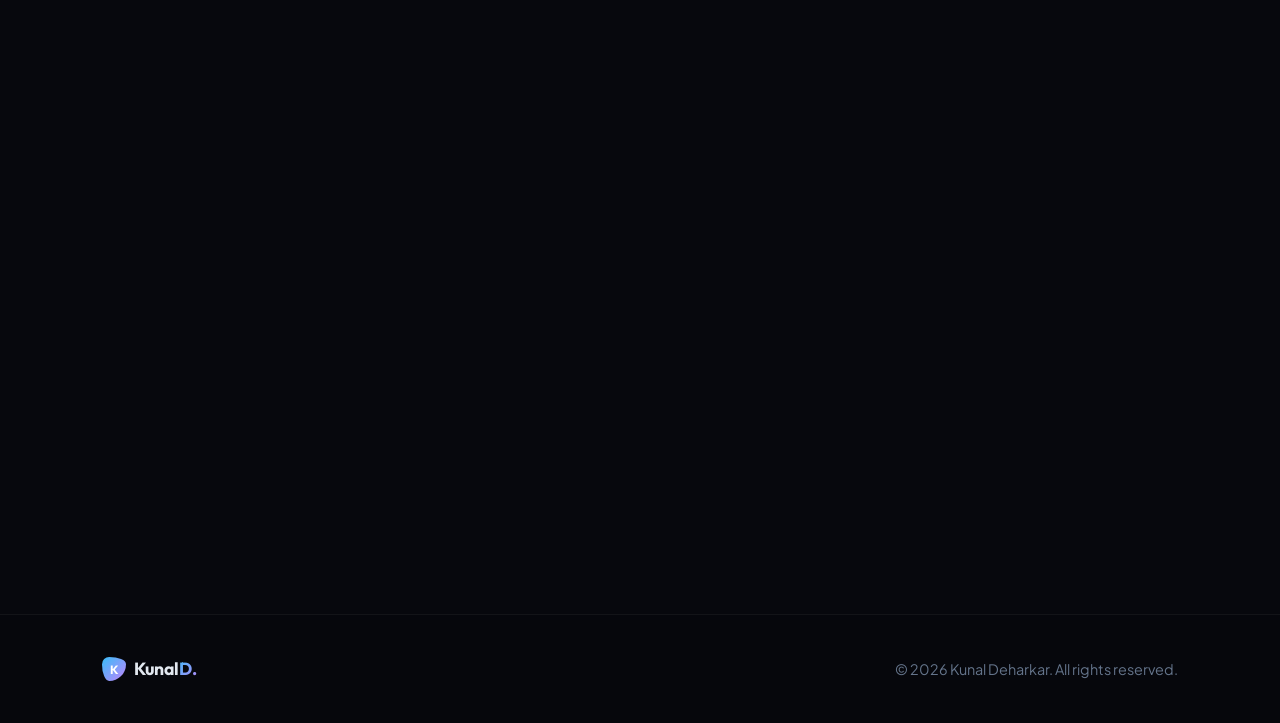
==== commit 249731dd: "hexagonal orbiting design" ====
--- a/index.html
+++ b/index.html
@@ -93,41 +93,70 @@
         </div>
 
         <div class="hero-visual">
-          <div class="visual-sphere"></div>
-          <div class="tilt-card-wrap">
-            <div class="visual-glass-card glass-panel tilt-card glow-card">
-              <div class="card-header">
-                <div class="dots">
-                  <span></span>
-                  <span></span>
-                  <span></span>
-                </div>
-                <i class="fa-solid fa-microchip text-cyan" style="color: var(--accent-cyan);"></i>
-              </div>
-              <h3>Academic Profile</h3>
-              <p style="font-size: 0.9rem; color: #94a3b8; margin-bottom: 20px;">
-                Sanjivani College Of Engineering • Class of 2026
-              </p>
-
-              <div class="skill-row">
-                <div class="skill-label">
-                  <span>Python & SQL</span>
-                  <span>90%</span>
-                </div>
-                <div class="progress-bar-bg">
-                  <div class="progress-bar-fill" data-width="90%"></div>
-                </div>
-              </div>
-
-              <div class="skill-row">
-                <div class="skill-label">
-                  <span>Embedded Systems</span>
-                  <span>85%</span>
-                </div>
-                <div class="progress-bar-bg">
-                  <div class="progress-bar-fill" data-width="85%"></div>
-                </div>
-              </div>
+          <!-- 3D Hexagon Container -->
+          <div class="hexagon-container">
+            <!-- Hexagon Cube (6 faces) -->
+            <div class="hexagon-cube">
+              <!-- Face 1: Cloud Engineer -->
+              <div class="hexagon-face face-1">
+                <div class="face-content">
+                  <i class="fa-solid fa-cloud"></i>
+                  <h3>Cloud Engineer</h3>
+                  <p>DevOps & Infrastructure</p>
+                </div>
+              </div>
+
+              <!-- Face 2: Tech Stack -->
+              <div class="hexagon-face face-2">
+                <div class="face-content">
+                  <i class="fa-solid fa-cube"></i>
+                  <h3>Tech Stack</h3>
+                  <p>Docker • K8s • Linux</p>
+                </div>
+              </div>
+
+              <!-- Face 3: Expertise -->
+              <div class="hexagon-face face-3">
+                <div class="face-content">
+                  <i class="fa-solid fa-code"></i>
+                  <h3>8+ Skills</h3>
+                  <p>Full Stack Ready</p>
+                </div>
+              </div>
+
+              <!-- Face 4: Patents -->
+              <div class="hexagon-face face-4">
+                <div class="face-content">
+                  <i class="fa-solid fa-lightbulb"></i>
+                  <h3>Patents</h3>
+                  <p>Design Innovations</p>
+                </div>
+              </div>
+
+              <!-- Face 5: Education -->
+              <div class="hexagon-face face-5">
+                <div class="face-content">
+                  <i class="fa-solid fa-graduation-cap"></i>
+                  <h3>B.Tech ECE</h3>
+                  <p>2026 Graduate</p>
+                </div>
+              </div>
+
+              <!-- Face 6: Experience -->
+              <div class="hexagon-face face-6">
+                <div class="face-content">
+                  <i class="fa-solid fa-briefcase"></i>
+                  <h3>2+ Years</h3>
+                  <p>Professional Growth</p>
+                </div>
+              </div>
+            </div>
+
+            <!-- Rotating Rings -->
+            <div class="hexagon-rings">
+              <div class="ring ring-1"></div>
+              <div class="ring ring-2"></div>
+              <div class="ring ring-3"></div>
             </div>
           </div>
         </div>
--- a/style.css
+++ b/style.css
@@ -0,0 +1,2082 @@
+/* ==========================================================================
+   Liquid Glass Portfolio Design System
+   ========================================================================== */
+
+/* Google Fonts */
+@import url('https://fonts.googleapis.com/css2?family=Outfit:wght@300;400;500;600;700;800&family=Plus+Jakarta+Sans:wght@300;400;500;600;700&display=swap');
+
+:root {
+  /* Color Palette */
+  --bg-dark: #07080d;
+  --bg-dark-accent: #0f111a;
+
+  /* Primary & Accent Gradients */
+  --accent-cyan: #38bdf8;
+  --accent-purple: #c084fc;
+  --accent-peach: #fb923c;
+  --accent-rose: #f43f5e;
+
+  --grad-primary: linear-gradient(135deg, var(--accent-cyan) 0%, var(--accent-purple) 100%);
+  --grad-liquid: linear-gradient(135deg, var(--accent-purple) 0%, var(--accent-peach) 100%);
+  --grad-glow: linear-gradient(135deg, rgba(56, 189, 248, 0.15) 0%, rgba(192, 132, 252, 0.15) 100%);
+
+  /* Glassmorphism Variables */
+  --glass-bg: rgba(255, 255, 255, 0.025);
+  --glass-bg-hover: rgba(255, 255, 255, 0.05);
+  --glass-border: rgba(255, 255, 255, 0.07);
+  --glass-border-hover: rgba(255, 255, 255, 0.15);
+  --glass-shadow: 0 8px 32px 0 rgba(0, 0, 0, 0.4);
+  --glass-shadow-hover: 0 12px 40px 0 rgba(0, 0, 0, 0.5), 0 0 15px rgba(56, 189, 248, 0.1);
+
+  /* Typography */
+  --font-heading: 'Outfit', sans-serif;
+  --font-body: 'Plus Jakarta Sans', sans-serif;
+
+  /* Transitions */
+  --transition-smooth: all 0.4s cubic-bezier(0.25, 1, 0.5, 1);
+  --transition-liquid: all 0.6s cubic-bezier(0.175, 0.885, 0.32, 1.275);
+}
+
+/* ==========================================================================
+   Resets & Base Styles
+   ========================================================================== */
+* {
+  box-sizing: border-box;
+  margin: 0;
+  padding: 0;
+}
+
+html {
+  scroll-behavior: smooth;
+  scroll-padding-top: 80px;
+  overflow-x: hidden;
+  background-color: var(--bg-dark);
+}
+
+body {
+  font-family: var(--font-body);
+  color: #e2e8f0;
+  background-color: var(--bg-dark);
+  line-height: 1.6;
+  overflow-x: hidden;
+}
+
+/* Selection */
+::selection {
+  background: rgba(192, 132, 252, 0.3);
+  color: #fff;
+}
+
+/* Scrollbar styling */
+::-webkit-scrollbar {
+  width: 10px;
+}
+
+::-webkit-scrollbar-track {
+  background: var(--bg-dark);
+}
+
+::-webkit-scrollbar-thumb {
+  background: var(--glass-border);
+  border-radius: 10px;
+  border: 2px solid var(--bg-dark);
+}
+
+::-webkit-scrollbar-thumb:hover {
+  background: var(--accent-purple);
+}
+
+/* Typography elements */
+h1,
+h2,
+h3,
+h4,
+h5,
+h6 {
+  font-family: var(--font-heading);
+  font-weight: 700;
+  letter-spacing: -0.02em;
+  color: #ffffff;
+}
+
+a {
+  text-decoration: none;
+  color: inherit;
+  transition: var(--transition-smooth);
+}
+
+/* ==========================================================================
+   Liquid Background Blobs
+   ========================================================================== */
+.background-blobs {
+  position: fixed;
+  top: 0;
+  left: 0;
+  width: 100vw;
+  height: 100vh;
+  z-index: -2;
+  overflow: hidden;
+  pointer-events: none;
+}
+
+.blob {
+  position: absolute;
+  border-radius: 50%;
+  filter: blur(80px);
+  opacity: 0.45;
+  mix-blend-mode: screen;
+  transition: transform 1.5s cubic-bezier(0.1, 0.8, 0.3, 1);
+}
+
+.blob-1 {
+  top: -10%;
+  left: 10%;
+  width: 45vw;
+  height: 45vw;
+  background: linear-gradient(135deg, var(--accent-cyan), #8b5cf6);
+  animation: liquidBlob1 25s infinite alternate;
+}
+
+.blob-2 {
+  bottom: -10%;
+  right: 10%;
+  width: 40vw;
+  height: 40vw;
+  background: linear-gradient(135deg, var(--accent-purple), var(--accent-peach));
+  animation: liquidBlob2 20s infinite alternate;
+}
+
+.blob-3 {
+  top: 40%;
+  left: 50%;
+  width: 35vw;
+  height: 35vw;
+  background: linear-gradient(135deg, var(--accent-rose), var(--accent-purple));
+  animation: liquidBlob3 22s infinite alternate;
+}
+
+@keyframes liquidBlob1 {
+  0% {
+    border-radius: 42% 58% 70% 30% / 45% 45% 55% 55%;
+    transform: translate(0, 0) scale(1) rotate(0deg);
+  }
+
+  33% {
+    border-radius: 70% 30% 52% 48% / 60% 40% 60% 40%;
+    transform: translate(4vw, 5vh) scale(1.1) rotate(120deg);
+  }
+
+  66% {
+    border-radius: 50% 50% 28% 72% / 30% 70% 30% 70%;
+    transform: translate(-3vw, 8vh) scale(0.95) rotate(240deg);
+  }
+
+  100% {
+    border-radius: 42% 58% 70% 30% / 45% 45% 55% 55%;
+    transform: translate(0, 0) scale(1) rotate(360deg);
+  }
+}
+
+@keyframes liquidBlob2 {
+  0% {
+    border-radius: 70% 30% 52% 48% / 60% 40% 60% 40%;
+    transform: translate(0, 0) scale(1) rotate(0deg);
+  }
+
+  50% {
+    border-radius: 30% 70% 70% 30% / 50% 30% 70% 50%;
+    transform: translate(-5vw, -6vh) scale(1.15) rotate(-180deg);
+  }
+
+  100% {
+    border-radius: 70% 30% 52% 48% / 60% 40% 60% 40%;
+    transform: translate(0, 0) scale(1) rotate(-360deg);
+  }
+}
+
+@keyframes liquidBlob3 {
+  0% {
+    border-radius: 50% 50% 28% 72% / 30% 70% 30% 70%;
+    transform: translate(0, 0) scale(1) rotate(0deg);
+  }
+
+  45% {
+    border-radius: 40% 60% 60% 40% / 50% 50% 50% 50%;
+    transform: translate(6vw, -3vh) scale(1.05) rotate(90deg);
+  }
+
+  90% {
+    border-radius: 60% 40% 30% 70% / 40% 60% 40% 60%;
+    transform: translate(-4vw, 4vh) scale(0.9) rotate(270deg);
+  }
+
+  100% {
+    border-radius: 50% 50% 28% 72% / 30% 70% 30% 70%;
+    transform: translate(0, 0) scale(1) rotate(360deg);
+  }
+}
+
+/* ==========================================================================
+   Custom Liquid Cursor
+   ========================================================================== */
+#custom-cursor {
+  width: 30px;
+  height: 30px;
+  border: 1px solid var(--accent-cyan);
+  border-radius: 50%;
+  position: fixed;
+  transform: translate(-50%, -50%);
+  pointer-events: none;
+  z-index: 9999;
+  transition: width 0.3s ease, height 0.3s ease, background-color 0.3s ease, border-color 0.3s ease;
+  mix-blend-mode: difference;
+}
+
+#custom-cursor-dot {
+  width: 6px;
+  height: 6px;
+  background-color: var(--accent-cyan);
+  border-radius: 50%;
+  position: fixed;
+  transform: translate(-50%, -50%);
+  pointer-events: none;
+  z-index: 9999;
+  transition: transform 0.1s linear;
+}
+
+/* Cursor Hover States */
+body.hover-link #custom-cursor {
+  width: 60px;
+  height: 60px;
+  border-color: transparent;
+  background-color: rgba(56, 189, 248, 0.2);
+  backdrop-filter: blur(2px);
+}
+
+body.hover-link #custom-cursor-dot {
+  transform: translate(-50%, -50%) scale(1.5);
+  background-color: var(--accent-purple);
+}
+
+body.hover-button #custom-cursor {
+  width: 50px;
+  height: 50px;
+  border-color: var(--accent-peach);
+  background-color: transparent;
+}
+
+/* ==========================================================================
+   Core Design Components: Glassmorphism
+   ========================================================================== */
+.glass-panel {
+  background: var(--glass-bg);
+  backdrop-filter: blur(20px);
+  -webkit-backdrop-filter: blur(20px);
+  border: 1px solid var(--glass-border);
+  box-shadow: var(--glass-shadow);
+  border-radius: 24px;
+  transition: var(--transition-smooth);
+}
+
+.glass-panel:hover {
+  background: var(--glass-bg-hover);
+  border-color: var(--glass-border-hover);
+  box-shadow: var(--glass-shadow-hover);
+}
+
+/* 3D Tilt Wrapper */
+.tilt-card-wrap {
+  perspective: 1000px;
+}
+
+.tilt-card {
+  transform-style: preserve-3d;
+  transform: perspective(1000px) rotateX(var(--rx, 0deg)) rotateY(var(--ry, 0deg));
+  transition: transform 0.15s ease-out, box-shadow 0.3s ease, border-color 0.3s ease;
+}
+
+/* Radial Glow Borders for Cards */
+.glow-card {
+  position: relative;
+  overflow: hidden;
+}
+
+.glow-card::before {
+  content: '';
+  position: absolute;
+  top: 0;
+  left: 0;
+  right: 0;
+  bottom: 0;
+  border-radius: inherit;
+  padding: 1.5px;
+  /* Border thickness */
+  background: radial-gradient(800px circle at var(--mouse-x, 0px) var(--mouse-y, 0px),
+      rgba(56, 189, 248, 0.5),
+      transparent 40%);
+  -webkit-mask:
+    linear-gradient(#fff 0 0) content-box,
+    linear-gradient(#fff 0 0);
+  -webkit-mask-composite: xor;
+  mask-composite: exclude;
+  pointer-events: none;
+  opacity: 0;
+  transition: opacity 0.5s ease;
+}
+
+.glow-card:hover::before {
+  opacity: 1;
+}
+
+/* ==========================================================================
+   Typography & Decorative Utils
+   ========================================================================== */
+.gradient-text {
+  background: var(--grad-primary);
+  -webkit-background-clip: text;
+  -webkit-text-fill-color: transparent;
+  background-clip: text;
+  color: transparent;
+  display: inline-block;
+}
+
+.gradient-text-liquid {
+  background: var(--grad-liquid);
+  -webkit-background-clip: text;
+  -webkit-text-fill-color: transparent;
+  background-clip: text;
+  color: transparent;
+  display: inline-block;
+}
+
+.section-title-wrap {
+  text-align: center;
+  margin-bottom: 60px;
+  position: relative;
+}
+
+.section-subtitle {
+  font-size: 0.9rem;
+  text-transform: uppercase;
+  letter-spacing: 0.3em;
+  color: var(--accent-cyan);
+  font-weight: 600;
+  margin-bottom: 10px;
+  display: block;
+}
+
+.section-title {
+  font-size: 2.5rem;
+  position: relative;
+  display: inline-block;
+}
+
+/* Buttons with liquid theme */
+.btn-glass {
+  display: inline-flex;
+  align-items: center;
+  justify-content: center;
+  gap: 10px;
+  padding: 14px 28px;
+  border-radius: 50px;
+  font-family: var(--font-heading);
+  font-weight: 600;
+  font-size: 1rem;
+  background: rgba(255, 255, 255, 0.05);
+  border: 1px solid rgba(255, 255, 255, 0.1);
+  color: #fff;
+  cursor: pointer;
+  transition: var(--transition-liquid);
+  position: relative;
+  overflow: hidden;
+  box-shadow: 0 4px 15px rgba(0, 0, 0, 0.2);
+}
+
+.btn-glass::before {
+  content: '';
+  position: absolute;
+  top: 0;
+  left: 0;
+  width: 100%;
+  height: 100%;
+  background: var(--grad-primary);
+  z-index: -1;
+  opacity: 0;
+  transition: var(--transition-smooth);
+}
+
+.btn-glass:hover {
+  border-color: rgba(255, 255, 255, 0.3);
+  transform: translateY(-3px) scale(1.05);
+  box-shadow: 0 10px 20px rgba(56, 189, 248, 0.25);
+}
+
+.btn-glass:hover::before {
+  opacity: 1;
+}
+
+.btn-glass.primary {
+  background: var(--grad-primary);
+  border: none;
+  box-shadow: 0 6px 20px rgba(56, 189, 248, 0.3);
+}
+
+.btn-glass.primary::before {
+  background: var(--grad-liquid);
+}
+
+.btn-glass.primary:hover {
+  box-shadow: 0 10px 25px rgba(192, 132, 252, 0.4);
+}
+
+/* ==========================================================================
+   Header & Navigation
+   ========================================================================== */
+header {
+  position: fixed;
+  top: 0;
+  left: 0;
+  width: 100%;
+  padding: 20px 8%;
+  display: flex;
+  justify-content: space-between;
+  align-items: center;
+  z-index: 100;
+  transition: var(--transition-smooth);
+}
+
+header.scrolled {
+  padding: 15px 8%;
+  background: rgba(7, 8, 13, 0.7);
+  backdrop-filter: blur(20px);
+  -webkit-backdrop-filter: blur(20px);
+  border-bottom: 1px solid var(--glass-border);
+  box-shadow: 0 4px 30px rgba(0, 0, 0, 0.3);
+}
+
+.logo {
+  font-family: var(--font-heading);
+  font-size: 1.5rem;
+  font-weight: 800;
+  display: flex;
+  align-items: center;
+  gap: 8px;
+}
+
+.logo-icon {
+  width: 32px;
+  height: 32px;
+  background: var(--grad-primary);
+  border-radius: 30% 70% 70% 30% / 30% 30% 70% 70%;
+  animation: logoMorph 8s infinite alternate;
+  display: flex;
+  justify-content: center;
+  align-items: center;
+  color: #fff;
+  font-size: 0.9rem;
+}
+
+@keyframes logoMorph {
+  0% {
+    border-radius: 30% 70% 70% 30% / 30% 30% 70% 70%;
+  }
+
+  100% {
+    border-radius: 70% 30% 30% 70% / 70% 70% 30% 30%;
+  }
+}
+
+nav {
+  display: flex;
+  align-items: center;
+  gap: 40px;
+}
+
+.nav-links {
+  display: flex;
+  list-style: none;
+  gap: 30px;
+}
+
+.nav-links a {
+  font-size: 0.95rem;
+  font-weight: 500;
+  position: relative;
+  padding: 5px 0;
+  color: #94a3b8;
+}
+
+.nav-links a:hover,
+.nav-links a.active {
+  color: #ffffff;
+}
+
+.nav-links a::after {
+  content: '';
+  position: absolute;
+  bottom: 0;
+  left: 0;
+  width: 0;
+  height: 2px;
+  background: var(--grad-primary);
+  transition: var(--transition-smooth);
+}
+
+.nav-links a:hover::after,
+.nav-links a.active::after {
+  width: 100%;
+}
+
+.nav-cta {
+  display: flex;
+  align-items: center;
+  gap: 15px;
+}
+
+/* Hamburger mobile menu button */
+.menu-btn {
+  display: none;
+  cursor: pointer;
+  z-index: 101;
+}
+
+.menu-btn-burger {
+  width: 25px;
+  height: 3px;
+  background: #fff;
+  border-radius: 5px;
+  transition: var(--transition-smooth);
+  position: relative;
+}
+
+.menu-btn-burger::before,
+.menu-btn-burger::after {
+  content: '';
+  position: absolute;
+  width: 25px;
+  height: 3px;
+  background: #fff;
+  border-radius: 5px;
+  transition: var(--transition-smooth);
+}
+
+.menu-btn-burger::before {
+  transform: translateY(-8px);
+}
+
+.menu-btn-burger::after {
+  transform: translateY(8px);
+}
+
+/* Animated Hamburger Open */
+.menu-btn.open .menu-btn-burger {
+  transform: translateX(-50px);
+  background: transparent;
+}
+
+.menu-btn.open .menu-btn-burger::before {
+  transform: rotate(45deg) translate(35px, -35px);
+}
+
+.menu-btn.open .menu-btn-burger::after {
+  transform: rotate(-45deg) translate(35px, 35px);
+}
+
+/* ==========================================================================
+   Hero Section
+   ========================================================================== */
+#hero {
+  min-height: 100vh;
+  display: flex;
+  align-items: center;
+  position: relative;
+  padding: 100px 8% 0;
+  overflow: hidden;
+}
+
+.hero-grid {
+  display: grid;
+  grid-template-columns: 1.2fr 0.8fr;
+  align-items: center;
+  gap: 50px;
+  width: 100%;
+}
+
+.hero-content {
+  z-index: 2;
+}
+
+.hero-tag {
+  display: inline-flex;
+  align-items: center;
+  gap: 8px;
+  padding: 8px 16px;
+  border-radius: 30px;
+  font-size: 0.9rem;
+  font-weight: 500;
+  color: #fff;
+  margin-bottom: 25px;
+  border: 1px solid rgba(255, 255, 255, 0.08);
+  background: rgba(255, 255, 255, 0.02);
+  box-shadow: 0 4px 15px rgba(0, 0, 0, 0.1);
+  transform: translateY(30px);
+  opacity: 0;
+  animation: heroFadeInUp 0.8s 0.2s cubic-bezier(0.25, 1, 0.5, 1) forwards;
+}
+
+.hero-tag .tag-dot {
+  width: 8px;
+  height: 8px;
+  background-color: var(--accent-cyan);
+  border-radius: 50%;
+  position: relative;
+}
+
+.hero-tag .tag-dot::after {
+  content: '';
+  position: absolute;
+  top: 0;
+  left: 0;
+  width: 100%;
+  height: 100%;
+  border-radius: 50%;
+  background-color: var(--accent-cyan);
+  animation: pulse 1.5s infinite;
+}
+
+@keyframes pulse {
+  0% {
+    transform: scale(1);
+    opacity: 0.8;
+  }
+
+  100% {
+    transform: scale(2.5);
+    opacity: 0;
+  }
+}
+
+.hero-content h1 {
+  font-size: 4rem;
+  line-height: 1.1;
+  font-weight: 800;
+  margin-bottom: 25px;
+  transform: translateY(40px);
+  opacity: 0;
+  animation: heroFadeInUp 0.8s 0.4s cubic-bezier(0.25, 1, 0.5, 1) forwards;
+}
+
+.hero-content p {
+  font-size: 1.15rem;
+  color: #94a3b8;
+  max-width: 550px;
+  margin-bottom: 40px;
+  transform: translateY(40px);
+  opacity: 0;
+  animation: heroFadeInUp 0.8s 0.6s cubic-bezier(0.25, 1, 0.5, 1) forwards;
+}
+
+.hero-actions {
+  display: flex;
+  gap: 20px;
+  transform: translateY(40px);
+  opacity: 0;
+  animation: heroFadeInUp 0.8s 0.8s cubic-bezier(0.25, 1, 0.5, 1) forwards;
+}
+
+/* Animated text slide-in */
+@keyframes heroFadeInUp {
+  to {
+    opacity: 1;
+    transform: translateY(0);
+  }
+}
+
+/* Floating Glass Cards Side of Hero */
+.hero-visual {
+  display: flex;
+  justify-content: center;
+  align-items: center;
+  position: relative;
+  height: 100%;
+  z-index: 2;
+  perspective: 1200px;
+}
+
+/* ==========================================================================
+   3D Rotating Hexagon
+   ========================================================================== */
+.hexagon-container {
+  position: relative;
+  width: 360px;
+  height: 360px;
+  perspective: 1200px;
+}
+
+.hexagon-cube {
+  position: relative;
+  width: 100%;
+  height: 100%;
+  transform-style: preserve-3d;
+  animation: rotateCube 15s infinite linear;
+}
+
+@keyframes rotateCube {
+  0% {
+    transform: rotateX(0deg) rotateY(0deg) rotateZ(0deg);
+  }
+  100% {
+    transform: rotateX(360deg) rotateY(360deg) rotateZ(360deg);
+  }
+}
+
+/* Hexagon Faces */
+.hexagon-face {
+  position: absolute;
+  width: 280px;
+  height: 280px;
+  display: flex;
+  align-items: center;
+  justify-content: center;
+  background: rgba(255, 255, 255, 0.05);
+  backdrop-filter: blur(16px);
+  border: 1px solid rgba(255, 255, 255, 0.1);
+  border-radius: 20px;
+  left: 40px;
+  top: 40px;
+  transform-style: preserve-3d;
+  transition: all 0.4s ease;
+}
+
+.hexagon-face:hover {
+  background: rgba(56, 189, 248, 0.15);
+  border-color: var(--accent-cyan);
+  box-shadow: 0 0 40px rgba(56, 189, 248, 0.4), inset 0 0 30px rgba(56, 189, 248, 0.1);
+  transform: scale(1.05);
+}
+
+/* Face positions in 3D space */
+.face-1 {
+  transform: translateZ(140px);
+  background: linear-gradient(135deg, rgba(56, 189, 248, 0.1), rgba(56, 189, 248, 0.05));
+}
+
+.face-2 {
+  transform: rotateY(60deg) translateZ(140px);
+  background: linear-gradient(135deg, rgba(192, 132, 252, 0.1), rgba(192, 132, 252, 0.05));
+}
+
+.face-3 {
+  transform: rotateY(120deg) translateZ(140px);
+  background: linear-gradient(135deg, rgba(251, 146, 60, 0.1), rgba(251, 146, 60, 0.05));
+}
+
+.face-4 {
+  transform: rotateY(180deg) translateZ(140px);
+  background: linear-gradient(135deg, rgba(16, 185, 129, 0.1), rgba(16, 185, 129, 0.05));
+}
+
+.face-5 {
+  transform: rotateY(240deg) translateZ(140px);
+  background: linear-gradient(135deg, rgba(168, 85, 247, 0.1), rgba(168, 85, 247, 0.05));
+}
+
+.face-6 {
+  transform: rotateY(300deg) translateZ(140px);
+  background: linear-gradient(135deg, rgba(244, 114, 182, 0.1), rgba(244, 114, 182, 0.05));
+}
+
+/* Face Content */
+.face-content {
+  display: flex;
+  flex-direction: column;
+  align-items: center;
+  gap: 12px;
+  text-align: center;
+  z-index: 1;
+}
+
+.hexagon-face i {
+  font-size: 3rem;
+  background: var(--grad-liquid);
+  -webkit-background-clip: text;
+  -webkit-text-fill-color: transparent;
+  background-clip: text;
+  animation: iconFloat 3s ease-in-out infinite;
+}
+
+@keyframes iconFloat {
+  0%, 100% {
+    transform: translateY(0px);
+  }
+  50% {
+    transform: translateY(-10px);
+  }
+}
+
+.hexagon-face h3 {
+  font-size: 1.3rem;
+  font-weight: 700;
+  background: var(--grad-liquid);
+  -webkit-background-clip: text;
+  -webkit-text-fill-color: transparent;
+  background-clip: text;
+  margin: 0;
+}
+
+.hexagon-face p {
+  font-size: 0.85rem;
+  color: #94a3b8;
+  margin: 0;
+  letter-spacing: 0.5px;
+}
+
+/* Decorative Rotating Rings */
+.hexagon-rings {
+  position: absolute;
+  top: 50%;
+  left: 50%;
+  transform: translate(-50%, -50%);
+  width: 360px;
+  height: 360px;
+  pointer-events: none;
+}
+
+.ring {
+  position: absolute;
+  top: 50%;
+  left: 50%;
+  border: 1px solid;
+  border-radius: 50%;
+  transform: translate(-50%, -50%);
+}
+
+.ring-1 {
+  width: 200px;
+  height: 200px;
+  border-color: rgba(56, 189, 248, 0.2);
+  animation: rotateRing 20s linear infinite;
+}
+
+.ring-2 {
+  width: 280px;
+  height: 280px;
+  border-color: rgba(192, 132, 252, 0.2);
+  animation: rotateRing 25s linear infinite reverse;
+}
+
+.ring-3 {
+  width: 360px;
+  height: 360px;
+  border-color: rgba(251, 146, 60, 0.2);
+  animation: rotateRing 30s linear infinite;
+}
+
+@keyframes rotateRing {
+  0% {
+    transform: translate(-50%, -50%) rotate(0deg);
+  }
+  100% {
+    transform: translate(-50%, -50%) rotate(360deg);
+  }
+}
+
+/* Glow effect overlay for hexagon */
+.hexagon-cube::before {
+  content: '';
+  position: absolute;
+  top: 50%;
+  left: 50%;
+  transform: translate(-50%, -50%);
+  width: 320px;
+  height: 320px;
+  background: radial-gradient(circle, rgba(56, 189, 248, 0.3), transparent);
+  border-radius: 50%;
+  filter: blur(30px);
+  pointer-events: none;
+  animation: glowPulse 4s ease-in-out infinite;
+  z-index: 0;
+}
+
+@keyframes glowPulse {
+  0%, 100% {
+    opacity: 0.5;
+    transform: translate(-50%, -50%) scale(0.9);
+  }
+  50% {
+    opacity: 1;
+    transform: translate(-50%, -50%) scale(1.1);
+  }
+}
+
+.scroll-indicator {
+  position: absolute;
+  bottom: 40px;
+  left: 50%;
+  transform: translateX(-50%);
+  display: flex;
+  flex-direction: column;
+  align-items: center;
+  gap: 8px;
+  color: #64748b;
+  font-size: 0.8rem;
+  letter-spacing: 0.1em;
+  text-transform: uppercase;
+  z-index: 2;
+}
+
+.mouse-icon {
+  width: 22px;
+  height: 38px;
+  border: 2px solid rgba(255, 255, 255, 0.2);
+  border-radius: 12px;
+  position: relative;
+}
+
+.mouse-wheel {
+  width: 4px;
+  height: 8px;
+  background-color: var(--accent-cyan);
+  border-radius: 2px;
+  position: absolute;
+  top: 6px;
+  left: 50%;
+  transform: translateX(-50%);
+  animation: mouseWheelScroll 1.8s infinite;
+}
+
+@keyframes mouseWheelScroll {
+  0% {
+    transform: translate(-50%, 0);
+    opacity: 1;
+  }
+
+  100% {
+    transform: translate(-50%, 15px);
+    opacity: 0;
+  }
+}
+
+/* ==========================================================================
+   Common Section Configurations
+   ========================================================================== */
+section {
+  padding: 100px 8%;
+  position: relative;
+}
+
+/* Scroll reveal initial states */
+.reveal-item {
+  opacity: 0;
+  transform: translateY(40px);
+  transition: opacity 0.8s cubic-bezier(0.25, 1, 0.5, 1), transform 0.8s cubic-bezier(0.25, 1, 0.5, 1);
+}
+
+.reveal-item.active {
+  opacity: 1;
+  transform: translateY(0);
+}
+
+/* Delay modifiers */
+.delay-1 {
+  transition-delay: 0.1s;
+}
+
+.delay-2 {
+  transition-delay: 0.2s;
+}
+
+.delay-3 {
+  transition-delay: 0.3s;
+}
+
+.delay-4 {
+  transition-delay: 0.4s;
+}
+
+/* ==========================================================================
+   About Section
+   ========================================================================== */
+.about-grid {
+  display: grid;
+  grid-template-columns: 0.9fr 1.1fr;
+  gap: 60px;
+  align-items: center;
+}
+
+.about-image-wrap {
+  position: relative;
+  display: flex;
+  justify-content: center;
+}
+
+.about-image-container {
+  width: 100%;
+  max-width: 380px;
+  height: 480px;
+  border-radius: 30px;
+  padding: 15px;
+  box-shadow: var(--glass-shadow);
+  position: relative;
+  z-index: 2;
+  overflow: hidden;
+}
+
+.profile-img {
+  width: 100%;
+  height: 100%;
+  object-fit: cover;
+  border-radius: 20px;
+  background: var(--bg-dark-accent);
+  border: 1px solid rgba(255, 255, 255, 0.05);
+}
+
+.profile-backdrop-blob {
+  position: absolute;
+  width: 150px;
+  height: 150px;
+  background: var(--accent-cyan);
+  filter: blur(50px);
+  opacity: 0.6;
+  border-radius: 50%;
+  z-index: -1;
+  bottom: -20px;
+  left: -20px;
+  animation: floatBackdrop 8s infinite alternate;
+}
+
+@keyframes floatBackdrop {
+  0% {
+    transform: translateY(0) scale(1);
+  }
+
+  100% {
+    transform: translateY(-30px) scale(1.2);
+  }
+}
+
+.about-text h3 {
+  font-size: 1.8rem;
+  margin-bottom: 20px;
+}
+
+.about-text p {
+  color: #94a3b8;
+  margin-bottom: 20px;
+  font-size: 1.05rem;
+}
+
+.about-details {
+  display: grid;
+  grid-template-columns: 1fr 1fr;
+  gap: 20px;
+  margin-top: 30px;
+}
+
+.about-info-item {
+  display: flex;
+  flex-direction: column;
+  gap: 5px;
+  padding: 15px 20px;
+  border-radius: 15px;
+  background: rgba(255, 255, 255, 0.015);
+  border: 1px solid rgba(255, 255, 255, 0.05);
+}
+
+.about-info-item span:first-child {
+  font-size: 0.8rem;
+  color: var(--accent-cyan);
+  text-transform: uppercase;
+  letter-spacing: 0.1em;
+  font-weight: 600;
+}
+
+.about-info-item span:last-child {
+  font-weight: 500;
+  color: #fff;
+}
+
+.about-education-grid {
+  display: grid;
+  grid-template-columns: repeat(auto-fit, minmax(280px, 1fr));
+  gap: 25px;
+  margin-top: 60px;
+}
+
+/* ==========================================================================
+   Skills Section
+   ========================================================================== */
+.skills-grid {
+  display: grid;
+  grid-template-columns: repeat(auto-fit, minmax(240px, 1fr));
+  gap: 30px;
+}
+
+.skill-card {
+  padding: 30px 25px;
+  text-align: center;
+  border-radius: 20px;
+  display: flex;
+  flex-direction: column;
+  align-items: center;
+  gap: 20px;
+  position: relative;
+  overflow: hidden;
+}
+
+.skill-card::after {
+  content: '';
+  position: absolute;
+  bottom: 0;
+  left: 0;
+  width: 100%;
+  height: 3px;
+  background: var(--grad-primary);
+  transform: scaleX(0);
+  transform-origin: left;
+  transition: transform 0.5s cubic-bezier(0.1, 0.8, 0.3, 1);
+}
+
+.skill-card:hover::after {
+  transform: scaleX(1);
+}
+
+.skill-icon-circle {
+  width: 70px;
+  height: 70px;
+  border-radius: 50%;
+  background: rgba(255, 255, 255, 0.03);
+  border: 1px solid rgba(255, 255, 255, 0.07);
+  display: flex;
+  justify-content: center;
+  align-items: center;
+  font-size: 1.8rem;
+  color: var(--accent-cyan);
+  transition: var(--transition-liquid);
+  position: relative;
+}
+
+.skill-card:hover .skill-icon-circle {
+  background: var(--grad-primary);
+  color: #fff;
+  transform: scale(1.1) rotate(10deg);
+  box-shadow: 0 8px 20px rgba(56, 189, 248, 0.3);
+}
+
+.skill-card h4 {
+  font-size: 1.2rem;
+  margin-bottom: 5px;
+}
+
+.skill-level-percent {
+  font-size: 0.9rem;
+  color: #94a3b8;
+  font-weight: 500;
+}
+
+.skill-progress-bar {
+  width: 100%;
+  height: 4px;
+  background: rgba(255, 255, 255, 0.05);
+  border-radius: 10px;
+  overflow: hidden;
+  position: relative;
+}
+
+.skill-progress-fill {
+  height: 100%;
+  background: var(--grad-primary);
+  border-radius: 10px;
+  width: 0%;
+  transition: width 1.5s cubic-bezier(0.1, 0.8, 0.3, 1);
+}
+
+/* ==========================================================================
+   Portfolio Section
+   ========================================================================== */
+.portfolio-filter {
+  display: flex;
+  justify-content: center;
+  gap: 15px;
+  margin-bottom: 50px;
+  flex-wrap: wrap;
+}
+
+.filter-btn {
+  padding: 10px 24px;
+  border-radius: 30px;
+  border: 1px solid rgba(255, 255, 255, 0.05);
+  background: rgba(255, 255, 255, 0.02);
+  color: #94a3b8;
+  font-size: 0.9rem;
+  font-weight: 500;
+  cursor: pointer;
+  transition: var(--transition-smooth);
+}
+
+.filter-btn:hover,
+.filter-btn.active {
+  background: rgba(255, 255, 255, 0.07);
+  border-color: rgba(255, 255, 255, 0.15);
+  color: #fff;
+}
+
+.filter-btn.active {
+  background: var(--grad-primary);
+  border-color: transparent;
+  color: #fff;
+  box-shadow: 0 4px 15px rgba(56, 189, 248, 0.25);
+}
+
+.projects-grid {
+  display: grid;
+  grid-template-columns: repeat(auto-fill, minmax(350px, 1fr));
+  gap: 40px;
+}
+
+.project-card {
+  border-radius: 24px;
+  padding: 20px;
+  overflow: hidden;
+  height: 100%;
+  display: flex;
+  flex-direction: column;
+  transition: var(--transition-smooth);
+}
+
+.project-img-container {
+  width: 100%;
+  height: 220px;
+  border-radius: 16px;
+  overflow: hidden;
+  position: relative;
+  background-color: var(--bg-dark-accent);
+}
+
+.project-img {
+  width: 100%;
+  height: 100%;
+  object-fit: cover;
+  transition: transform 0.6s cubic-bezier(0.25, 1, 0.5, 1);
+}
+
+.project-card:hover .project-img {
+  transform: scale(1.08);
+}
+
+.project-overlay {
+  position: absolute;
+  top: 0;
+  left: 0;
+  width: 100%;
+  height: 100%;
+  background: linear-gradient(0deg, rgba(7, 8, 13, 0.8) 0%, rgba(7, 8, 13, 0.2) 100%);
+  opacity: 0;
+  transition: opacity 0.4s ease;
+  display: flex;
+  align-items: flex-end;
+  padding: 20px;
+}
+
+.project-card:hover .project-overlay {
+  opacity: 1;
+}
+
+.project-links-wrap {
+  display: flex;
+  gap: 15px;
+  transform: translateY(20px);
+  transition: transform 0.4s cubic-bezier(0.175, 0.885, 0.32, 1.275);
+}
+
+.project-card:hover .project-links-wrap {
+  transform: translateY(0);
+}
+
+.project-link-btn {
+  width: 44px;
+  height: 44px;
+  border-radius: 50%;
+  background: rgba(255, 255, 255, 0.15);
+  backdrop-filter: blur(10px);
+  -webkit-backdrop-filter: blur(10px);
+  border: 1px solid rgba(255, 255, 255, 0.2);
+  display: flex;
+  justify-content: center;
+  align-items: center;
+  color: #fff;
+  font-size: 1.1rem;
+  transition: var(--transition-liquid);
+}
+
+.project-link-btn:hover {
+  background: var(--accent-cyan);
+  border-color: var(--accent-cyan);
+  color: var(--bg-dark);
+  transform: scale(1.1);
+  box-shadow: 0 4px 15px rgba(56, 189, 248, 0.4);
+}
+
+.project-info {
+  padding: 20px 5px 5px;
+  display: flex;
+  flex-direction: column;
+  flex-grow: 1;
+}
+
+.project-tags {
+  display: flex;
+  gap: 8px;
+  margin-bottom: 12px;
+}
+
+.project-tag {
+  font-size: 0.75rem;
+  color: var(--accent-cyan);
+  background: rgba(56, 189, 248, 0.08);
+  padding: 4px 10px;
+  border-radius: 20px;
+  font-weight: 600;
+  letter-spacing: 0.05em;
+  text-transform: uppercase;
+}
+
+.project-info h3 {
+  font-size: 1.4rem;
+  margin-bottom: 10px;
+  line-height: 1.3;
+}
+
+.project-info p {
+  color: #94a3b8;
+  font-size: 0.95rem;
+  margin-bottom: 20px;
+  line-height: 1.5;
+  flex-grow: 1;
+}
+
+.project-card-footer {
+  display: flex;
+  justify-content: space-between;
+  align-items: center;
+  border-top: 1px solid rgba(255, 255, 255, 0.05);
+  padding-top: 15px;
+  margin-top: auto;
+}
+
+.project-details-link {
+  font-size: 0.9rem;
+  font-weight: 600;
+  display: flex;
+  align-items: center;
+  gap: 6px;
+  color: #fff;
+}
+
+.project-details-link i {
+  font-size: 0.8rem;
+  transition: transform 0.3s ease;
+}
+
+.project-card:hover .project-details-link i {
+  transform: translateX(4px);
+}
+
+/* Isotope style animations for project sorting */
+.project-card-wrap {
+  transition: opacity 0.4s cubic-bezier(0.25, 1, 0.5, 1),
+    transform 0.4s cubic-bezier(0.25, 1, 0.5, 1);
+}
+
+.project-card-wrap.hide {
+  display: none;
+}
+
+/* ==========================================================================
+   Achievements Section
+   ========================================================================== */
+.achievements-grid {
+  display: grid;
+  grid-template-columns: 1.1fr 0.9fr;
+  gap: 30px;
+  align-items: start;
+}
+
+@media (max-width: 900px) {
+  .achievements-grid {
+    grid-template-columns: 1fr;
+  }
+}
+
+/* ==========================================================================
+   Contact Section
+   ========================================================================== */
+.contact-container {
+  display: grid;
+  grid-template-columns: 0.80fr 1.20fr;
+  gap: 50px;
+  max-width: 1100px;
+  margin: 0 auto;
+}
+
+.contact-info-panel {
+  padding: 40px;
+  border-radius: 24px;
+  display: flex;
+  flex-direction: column;
+  gap: 35px;
+}
+
+.contact-info-panel h3 {
+  font-size: 1.8rem;
+  margin-bottom: 10px;
+}
+
+.contact-info-panel p {
+  color: #94a3b8;
+  font-size: 1rem;
+}
+
+.contact-methods {
+  display: flex;
+  flex-direction: column;
+  gap: 25px;
+}
+
+.contact-method-card {
+  display: flex;
+  align-items: center;
+  gap: 20px;
+  padding: 20px;
+  border-radius: 16px;
+  background: rgba(255, 255, 255, 0.015);
+  border: 1px solid rgba(255, 255, 255, 0.03);
+  transition: var(--transition-smooth);
+}
+
+.contact-method-card:hover {
+  background: rgba(255, 255, 255, 0.03);
+  border-color: rgba(255, 255, 255, 0.08);
+  transform: translateX(5px);
+}
+
+.contact-icon-box {
+  width: 50px;
+  height: 50px;
+  border-radius: 12px;
+  background: rgba(255, 255, 255, 0.03);
+  border: 1px solid rgba(255, 255, 255, 0.07);
+  display: flex;
+  justify-content: center;
+  align-items: center;
+  color: var(--accent-cyan);
+  font-size: 1.2rem;
+  transition: var(--transition-smooth);
+}
+
+.contact-method-card:hover .contact-icon-box {
+  background: var(--grad-primary);
+  color: #fff;
+  border-color: transparent;
+  box-shadow: 0 4px 15px rgba(56, 189, 248, 0.3);
+}
+
+.contact-text-details h4 {
+  font-size: 0.9rem;
+  color: #64748b;
+  text-transform: uppercase;
+  letter-spacing: 0.05em;
+  margin-bottom: 4px;
+}
+
+.contact-text-details span,
+.contact-text-details a {
+  font-weight: 500;
+  color: #fff;
+}
+
+.contact-text-details a:hover {
+  color: var(--accent-cyan);
+}
+
+.social-links {
+  display: flex;
+  gap: 15px;
+  margin-top: 10px;
+}
+
+.social-btn {
+  width: 44px;
+  height: 44px;
+  border-radius: 50%;
+  background: rgba(255, 255, 255, 0.03);
+  border: 1px solid rgba(255, 255, 255, 0.07);
+  display: flex;
+  justify-content: center;
+  align-items: center;
+  color: #94a3b8;
+  font-size: 1.1rem;
+  transition: var(--transition-liquid);
+}
+
+.social-btn:hover {
+  background: var(--grad-primary);
+  color: #fff;
+  border-color: transparent;
+  transform: translateY(-5px) scale(1.1);
+  box-shadow: 0 6px 15px rgba(56, 189, 248, 0.3);
+}
+
+/* Contact Form */
+.contact-form-panel {
+  padding: 40px;
+  border-radius: 24px;
+}
+
+.contact-form-panel h3 {
+  font-size: 1.8rem;
+  margin-bottom: 30px;
+}
+
+.form-grid {
+  display: grid;
+  grid-template-columns: 1fr 1fr;
+  gap: 25px;
+  margin-bottom: 25px;
+}
+
+.input-wrap {
+  position: relative;
+}
+
+.input-wrap.full-width {
+  grid-column: span 2;
+}
+
+.form-input {
+  width: 100%;
+  padding: 16px 20px;
+  border-radius: 14px;
+  background: rgba(255, 255, 255, 0.015);
+  border: 1px solid rgba(255, 255, 255, 0.06);
+  color: #fff;
+  font-family: var(--font-body);
+  font-size: 1rem;
+  transition: var(--transition-smooth);
+  outline: none;
+}
+
+.form-input:focus {
+  background: rgba(255, 255, 255, 0.03);
+  border-color: var(--accent-cyan);
+  box-shadow: 0 0 15px rgba(56, 189, 248, 0.15);
+}
+
+/* Floating labels */
+.input-label {
+  position: absolute;
+  left: 20px;
+  top: 18px;
+  color: #64748b;
+  font-size: 0.95rem;
+  pointer-events: none;
+  transition: var(--transition-smooth);
+  font-weight: 500;
+}
+
+.form-input:focus~.input-label,
+.form-input:not(:placeholder-shown)~.input-label {
+  top: -12px;
+  left: 15px;
+  font-size: 0.8rem;
+  color: var(--accent-cyan);
+  background-color: var(--bg-dark);
+  padding: 2px 8px;
+  border-radius: 4px;
+  border: 1px solid rgba(255, 255, 255, 0.05);
+}
+
+textarea.form-input {
+  min-height: 150px;
+  resize: vertical;
+}
+
+.form-submit-wrap {
+  display: flex;
+  justify-content: flex-end;
+}
+
+/* Form Success & Error Messages */
+.form-status {
+  margin-top: 15px;
+  font-size: 0.95rem;
+  display: none;
+  text-align: center;
+  padding: 10px;
+  border-radius: 8px;
+}
+
+.form-status.success {
+  display: block;
+  background: rgba(34, 197, 94, 0.1);
+  border: 1px solid rgba(34, 197, 94, 0.3);
+  color: #4ade80;
+}
+
+.form-status.error {
+  display: block;
+  background: rgba(239, 68, 68, 0.1);
+  border: 1px solid rgba(239, 68, 68, 0.3);
+  color: #f87171;
+}
+
+.project-open-btn {
+  background: none;
+  border: none;
+  cursor: pointer;
+  font-family: inherit;
+}
+
+button.project-link-btn,
+button.project-details-link {
+  cursor: pointer;
+}
+
+button.project-details-link {
+  background: none;
+  border: none;
+  padding: 0;
+}
+
+.nav-backdrop {
+  position: fixed;
+  inset: 0;
+  background: rgba(0, 0, 0, 0.6);
+  backdrop-filter: blur(4px);
+  z-index: 98;
+  opacity: 0;
+  visibility: hidden;
+  transition: var(--transition-smooth);
+}
+
+.nav-backdrop.active {
+  opacity: 1;
+  visibility: visible;
+}
+
+.project-modal {
+  position: fixed;
+  inset: 0;
+  z-index: 1000;
+  display: flex;
+  align-items: center;
+  justify-content: center;
+  padding: 24px;
+  opacity: 0;
+  visibility: hidden;
+  transition: opacity 0.35s ease, visibility 0.35s ease;
+}
+
+.project-modal.open {
+  opacity: 1;
+  visibility: visible;
+}
+
+.project-modal-backdrop {
+  position: absolute;
+  inset: 0;
+  background: rgba(7, 8, 13, 0.85);
+  backdrop-filter: blur(8px);
+}
+
+.project-modal-content {
+  position: relative;
+  width: min(920px, 100%);
+  max-height: 90vh;
+  overflow-y: auto;
+  border-radius: 24px;
+  padding: 0;
+  transform: translateY(30px) scale(0.97);
+  transition: transform 0.4s cubic-bezier(0.25, 1, 0.5, 1);
+}
+
+.project-modal.open .project-modal-content {
+  transform: translateY(0) scale(1);
+}
+
+.modal-close-btn {
+  position: absolute;
+  top: 16px;
+  right: 16px;
+  width: 40px;
+  height: 40px;
+  border-radius: 50%;
+  border: 1px solid var(--glass-border);
+  background: rgba(255, 255, 255, 0.05);
+  color: #fff;
+  cursor: pointer;
+  z-index: 2;
+  transition: var(--transition-smooth);
+}
+
+.modal-close-btn:hover {
+  background: var(--accent-cyan);
+  color: var(--bg-dark);
+  border-color: transparent;
+}
+
+.modal-img-wrap {
+  width: 100%;
+  height: 240px;
+  overflow: hidden;
+  border-radius: 24px 24px 0 0;
+  background: var(--bg-dark-accent);
+}
+
+.modal-img {
+  width: 100%;
+  height: 100%;
+  object-fit: cover;
+}
+
+.modal-body {
+  padding: 32px;
+}
+
+.modal-tags {
+  display: flex;
+  flex-wrap: wrap;
+  gap: 8px;
+  margin-bottom: 14px;
+}
+
+.modal-body h3 {
+  font-size: 1.75rem;
+  margin-bottom: 12px;
+}
+
+.modal-summary {
+  color: #94a3b8;
+  line-height: 1.7;
+  margin-bottom: 24px;
+}
+
+.modal-meta {
+  display: grid;
+  grid-template-columns: 1fr 1fr;
+  gap: 16px;
+  margin-bottom: 24px;
+}
+
+.modal-meta-item {
+  padding: 16px;
+  border-radius: 14px;
+  background: rgba(255, 255, 255, 0.02);
+  border: 1px solid rgba(255, 255, 255, 0.05);
+}
+
+.modal-meta-item span {
+  display: block;
+  font-size: 0.75rem;
+  text-transform: uppercase;
+  letter-spacing: 0.08em;
+  color: var(--accent-cyan);
+  margin-bottom: 4px;
+}
+
+.modal-meta-item strong {
+  color: #fff;
+  font-weight: 600;
+}
+
+.modal-tools h4,
+.modal-highlights h4 {
+  font-size: 0.85rem;
+  text-transform: uppercase;
+  letter-spacing: 0.1em;
+  color: var(--accent-purple);
+  margin-bottom: 12px;
+}
+
+.modal-tools ul,
+.modal-highlights ul {
+  list-style: none;
+  display: flex;
+  flex-wrap: wrap;
+  gap: 8px;
+  margin-bottom: 24px;
+}
+
+.modal-tools li {
+  font-size: 0.8rem;
+  padding: 6px 14px;
+  border-radius: 20px;
+  background: rgba(56, 189, 248, 0.08);
+  border: 1px solid rgba(56, 189, 248, 0.15);
+  color: var(--accent-cyan);
+}
+
+.modal-highlights li {
+  width: 100%;
+  position: relative;
+  padding-left: 18px;
+  color: #94a3b8;
+  font-size: 0.95rem;
+  line-height: 1.5;
+}
+
+.modal-highlights li::before {
+  content: '';
+  position: absolute;
+  left: 0;
+  top: 10px;
+  width: 6px;
+  height: 6px;
+  border-radius: 50%;
+  background: var(--accent-purple);
+}
+
+.modal-actions {
+  display: flex;
+  flex-wrap: wrap;
+  gap: 12px;
+  padding-top: 8px;
+  border-top: 1px solid rgba(255, 255, 255, 0.06);
+}
+
+.scroll-top-btn {
+  position: fixed;
+  bottom: 32px;
+  right: 32px;
+  width: 48px;
+  height: 48px;
+  border-radius: 50%;
+  border: 1px solid var(--glass-border);
+  background: rgba(7, 8, 13, 0.8);
+  backdrop-filter: blur(12px);
+  color: #fff;
+  cursor: pointer;
+  z-index: 90;
+  opacity: 0;
+  visibility: hidden;
+  transform: translateY(20px);
+  transition: var(--transition-smooth);
+  box-shadow: var(--glass-shadow);
+}
+
+.scroll-top-btn.visible {
+  opacity: 1;
+  visibility: visible;
+  transform: translateY(0);
+}
+
+.scroll-top-btn:hover {
+  background: var(--grad-primary);
+  border-color: transparent;
+  transform: translateY(-4px);
+}
+
+body.modal-open {
+  overflow: hidden;
+}
+
+/* ==========================================================================
+   Footer Section
+   ========================================================================== */
+footer {
+  padding: 40px 8%;
+  border-top: 1px solid rgba(255, 255, 255, 0.05);
+  display: flex;
+  justify-content: space-between;
+  align-items: center;
+  background: rgba(7, 8, 13, 0.9);
+  position: relative;
+  z-index: 2;
+}
+
+footer p {
+  color: #64748b;
+  font-size: 0.9rem;
+}
+
+.footer-logo {
+  display: flex;
+  align-items: center;
+  gap: 8px;
+  font-family: var(--font-heading);
+  font-weight: 700;
+  font-size: 1.1rem;
+}
+
+.footer-logo .logo-icon {
+  width: 24px;
+  height: 24px;
+  font-size: 0.75rem;
+}
+
+/* ==========================================================================
+   Responsive Styles (Media Queries)
+   ========================================================================== */
+@media (max-width: 1024px) {
+  header {
+    padding: 20px 5%;
+  }
+
+  header.scrolled {
+    padding: 15px 5%;
+  }
+
+  section {
+    padding: 80px 5%;
+  }
+
+  #hero {
+    padding: 120px 5% 60px;
+  }
+
+  .hero-grid {
+    gap: 40px;
+  }
+
+  .hero-content h1 {
+    font-size: 3.2rem;
+  }
+}
+
+@media (max-width: 900px) {
+
+  /* Navigation Menu */
+  nav {
+    display: none;
+    position: fixed;
+    top: 0;
+    right: 0;
+    width: 280px;
+    height: 100vh;
+    background: rgba(7, 8, 13, 0.95);
+    backdrop-filter: blur(30px);
+    -webkit-backdrop-filter: blur(30px);
+    border-left: 1px solid var(--glass-border);
+    flex-direction: column;
+    justify-content: center;
+    align-items: center;
+    gap: 40px;
+    padding: 50px;
+    z-index: 99;
+    box-shadow: -10px 0 30px rgba(0, 0, 0, 0.5);
+  }
+
+  nav.open {
+    display: flex;
+    animation: slideInMenu 0.4s cubic-bezier(0.25, 1, 0.5, 1) forwards;
+  }
+
+  @keyframes slideInMenu {
+    from {
+      transform: translateX(100%);
+    }
+
+    to {
+      transform: translateX(0);
+    }
+  }
+
+  .nav-links {
+    flex-direction: column;
+    align-items: center;
+    gap: 25px;
+  }
+
+  .menu-btn {
+    display: block;
+  }
+
+  /* Grid Layout Resets */
+  .hero-grid {
+    grid-template-columns: 1fr;
+    text-align: center;
+    gap: 60px;
+  }
+
+  .hero-content {
+    display: flex;
+    flex-direction: column;
+    align-items: center;
+  }
+
+  .hero-content p {
+    margin: 0 auto 35px;
+  }
+
+  .hero-actions {
+    justify-content: center;
+  }
+
+  .about-grid {
+    grid-template-columns: 1fr;
+    gap: 50px;
+  }
+
+  .about-image-wrap {
+    order: -1;
+  }
+
+  .contact-container {
+    grid-template-columns: 1fr;
+    gap: 40px;
+  }
+}
+
+@media (hover: none), (pointer: coarse) {
+
+  #custom-cursor,
+  #custom-cursor-dot {
+    display: none;
+  }
+}
+
+@media (max-width: 640px) {
+  .hero-content h1 {
+    font-size: 2.6rem;
+  }
+
+  .hero-actions {
+    flex-direction: column;
+    width: 100%;
+    max-width: 320px;
+  }
+
+  .btn-glass {
+    width: 100%;
+  }
+
+  .section-title {
+    font-size: 2rem;
+  }
+
+  .about-details {
+    grid-template-columns: 1fr;
+  }
+
+  .form-grid {
+    grid-template-columns: 1fr;
+  }
+
+  .input-wrap.full-width {
+    grid-column: span 1;
+  }
+
+  footer {
+    flex-direction: column;
+    gap: 20px;
+    text-align: center;
+  }
+
+  .modal-meta {
+    grid-template-columns: 1fr;
+  }
+
+  .modal-body {
+    padding: 24px;
+  }
+}
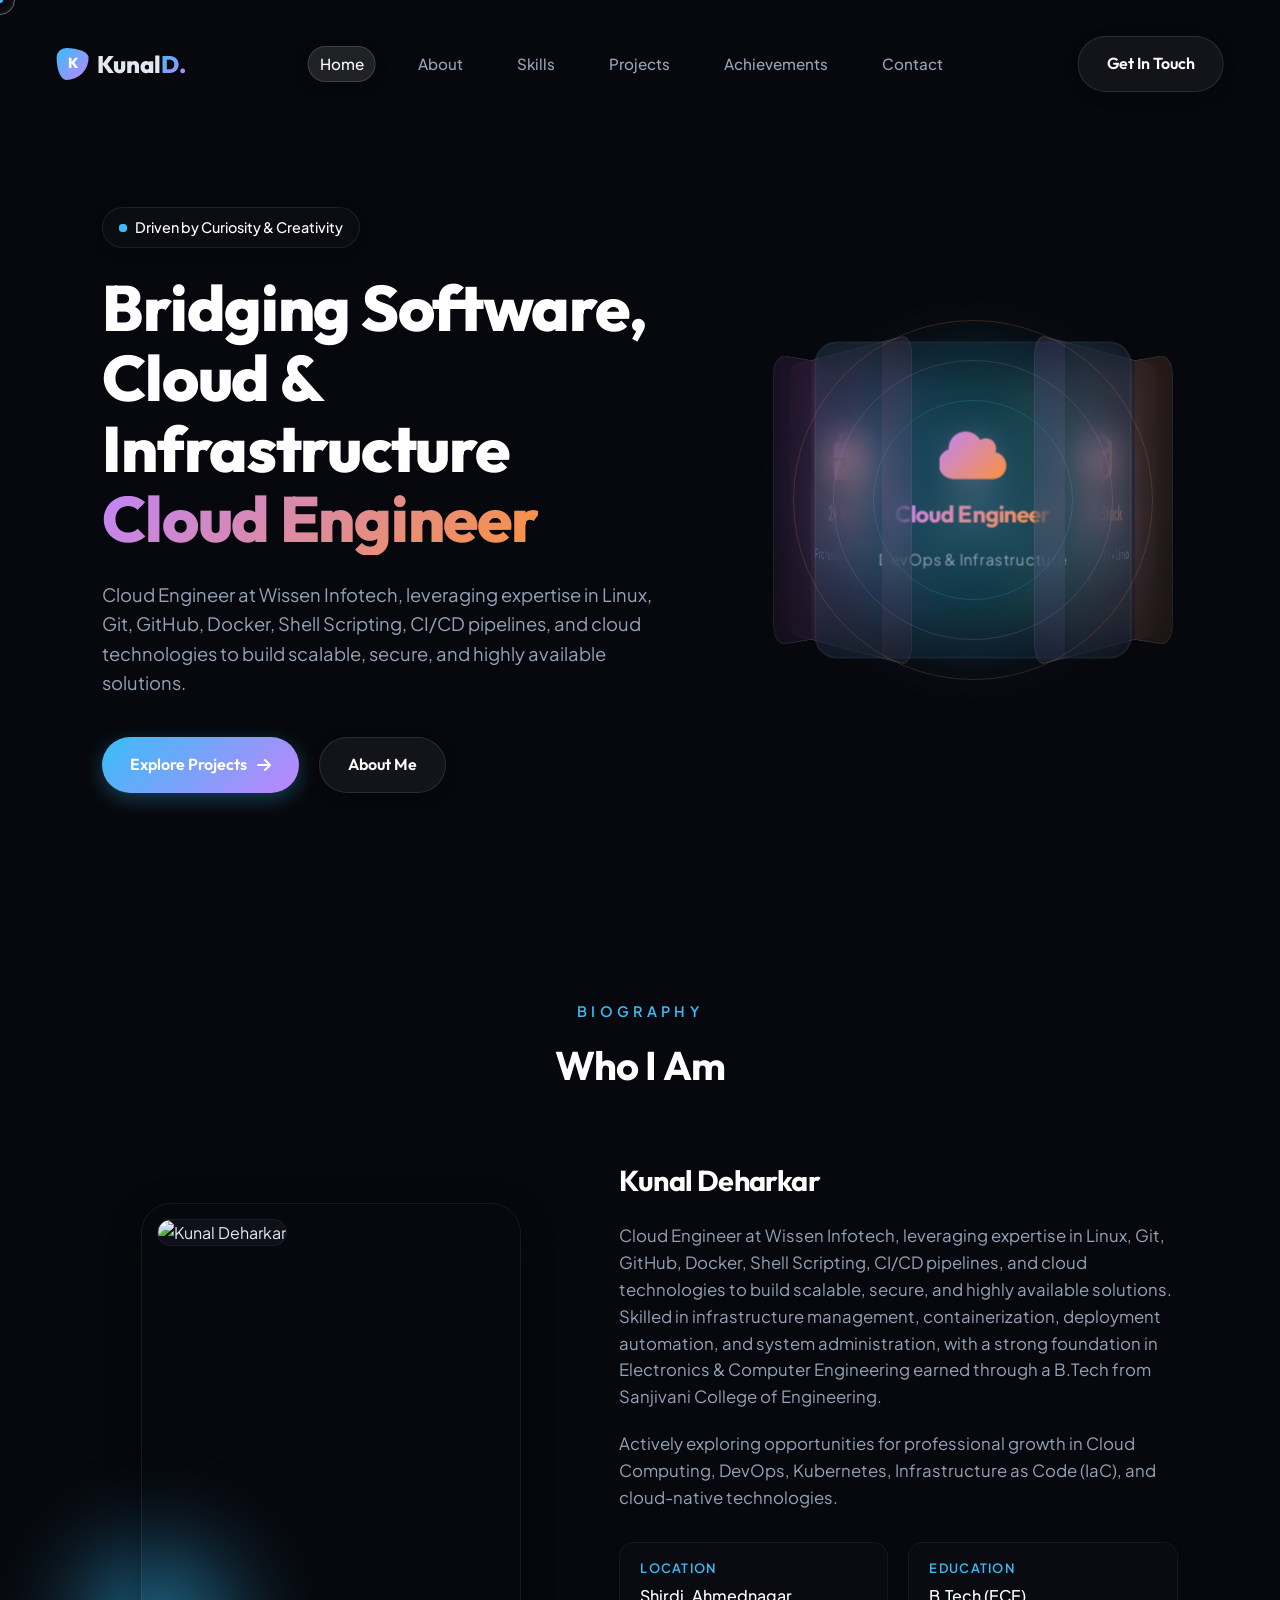
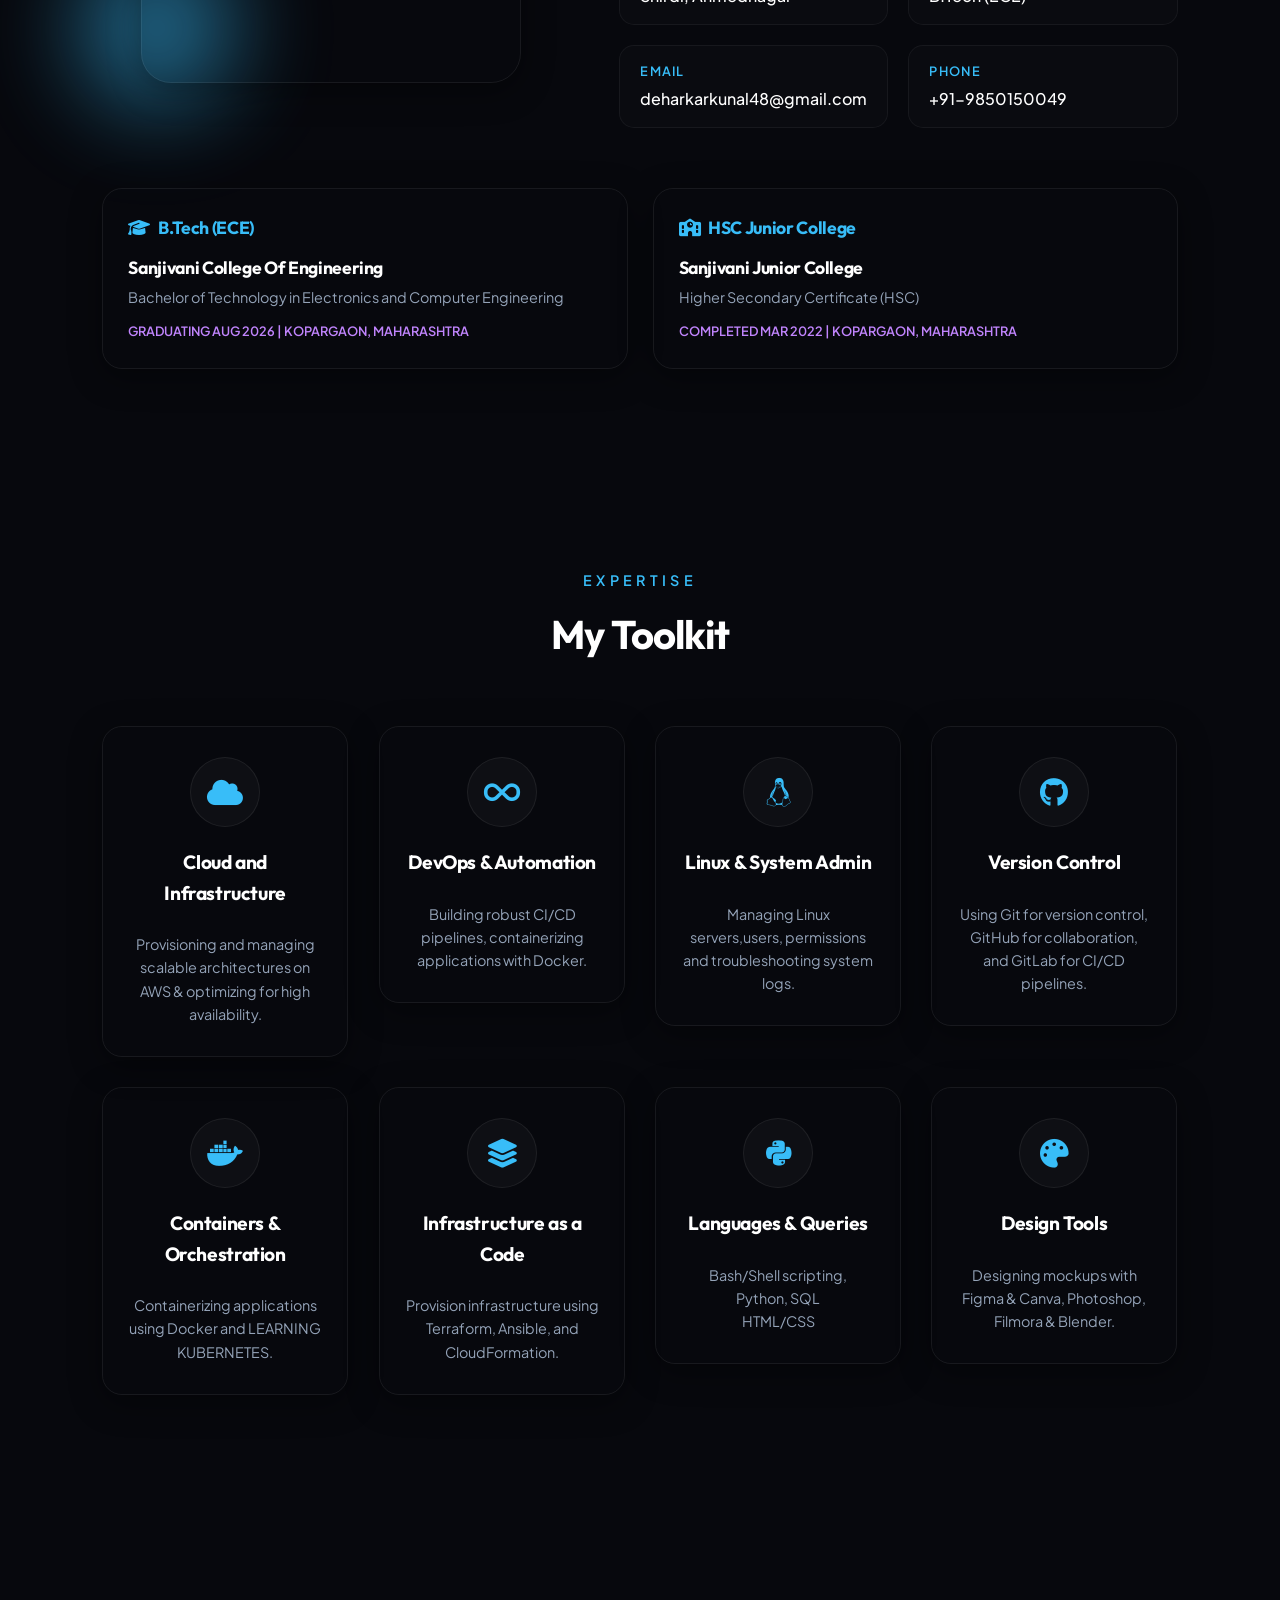
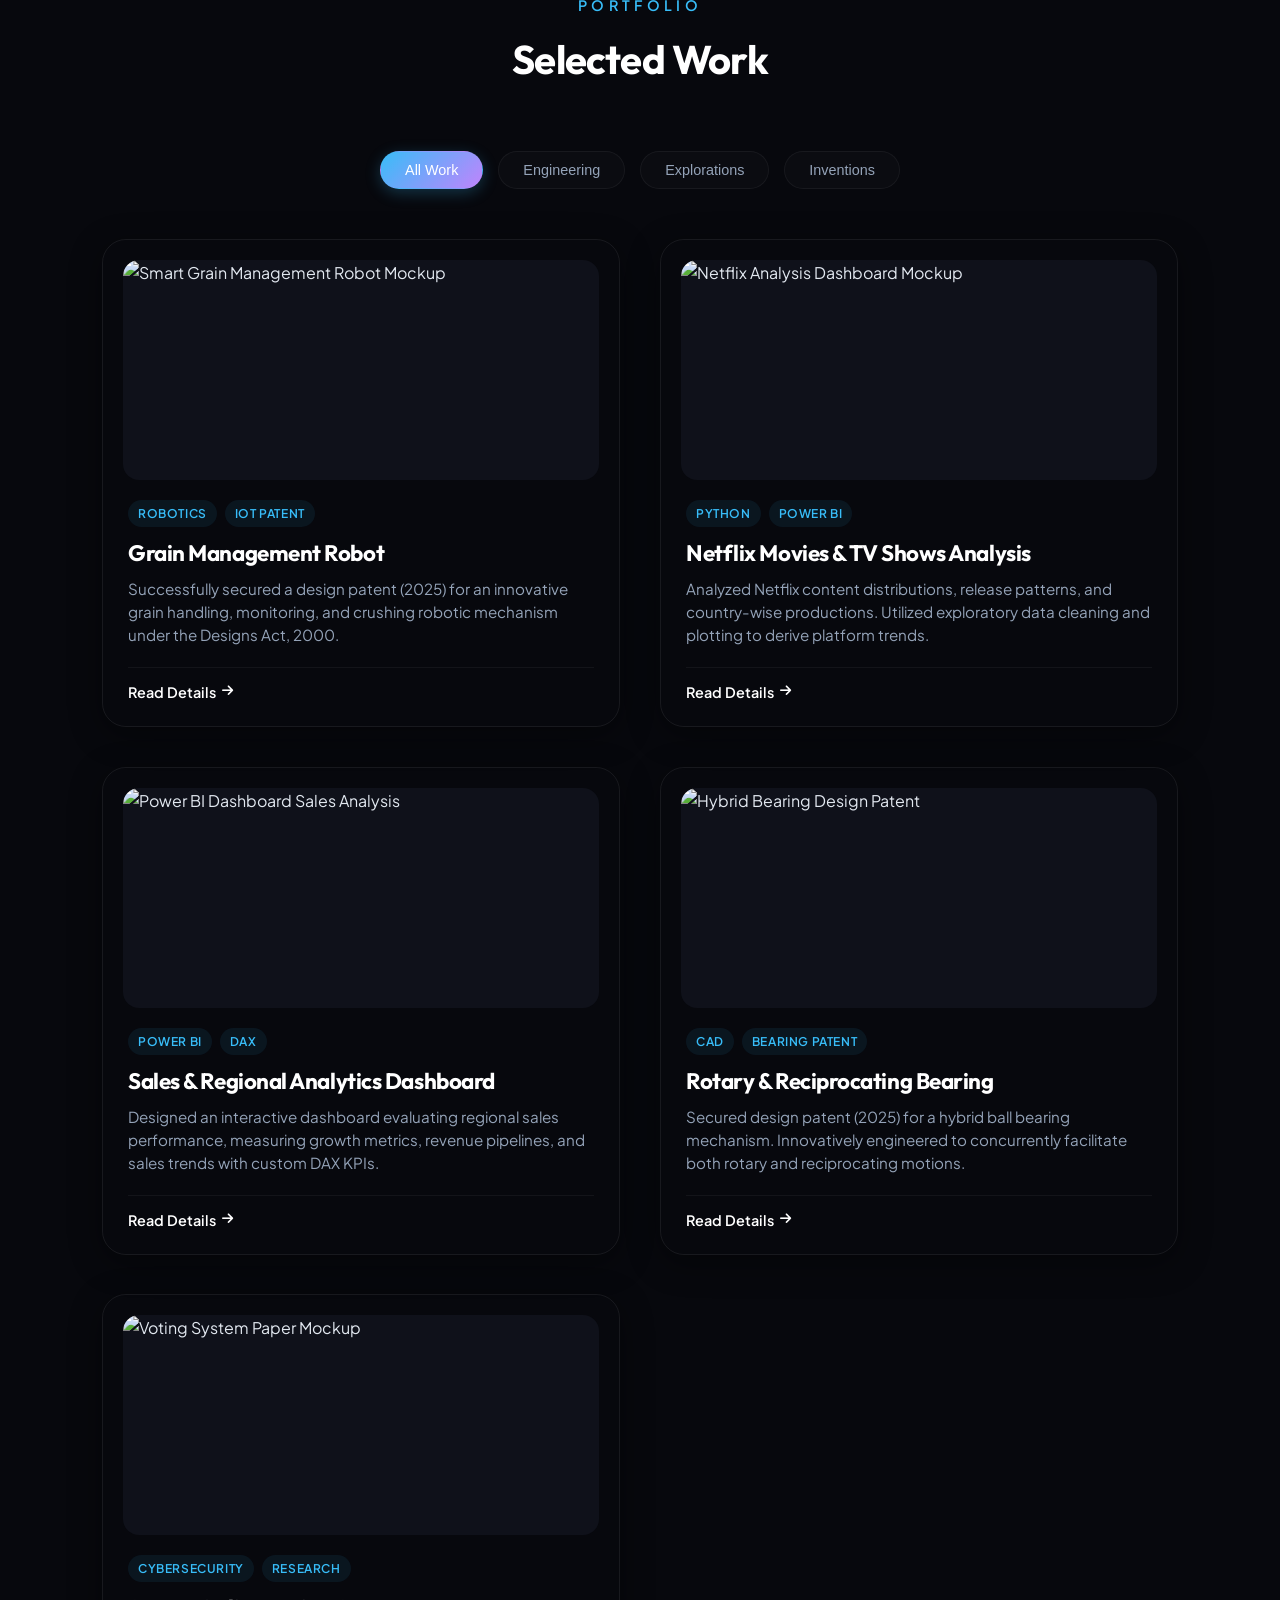
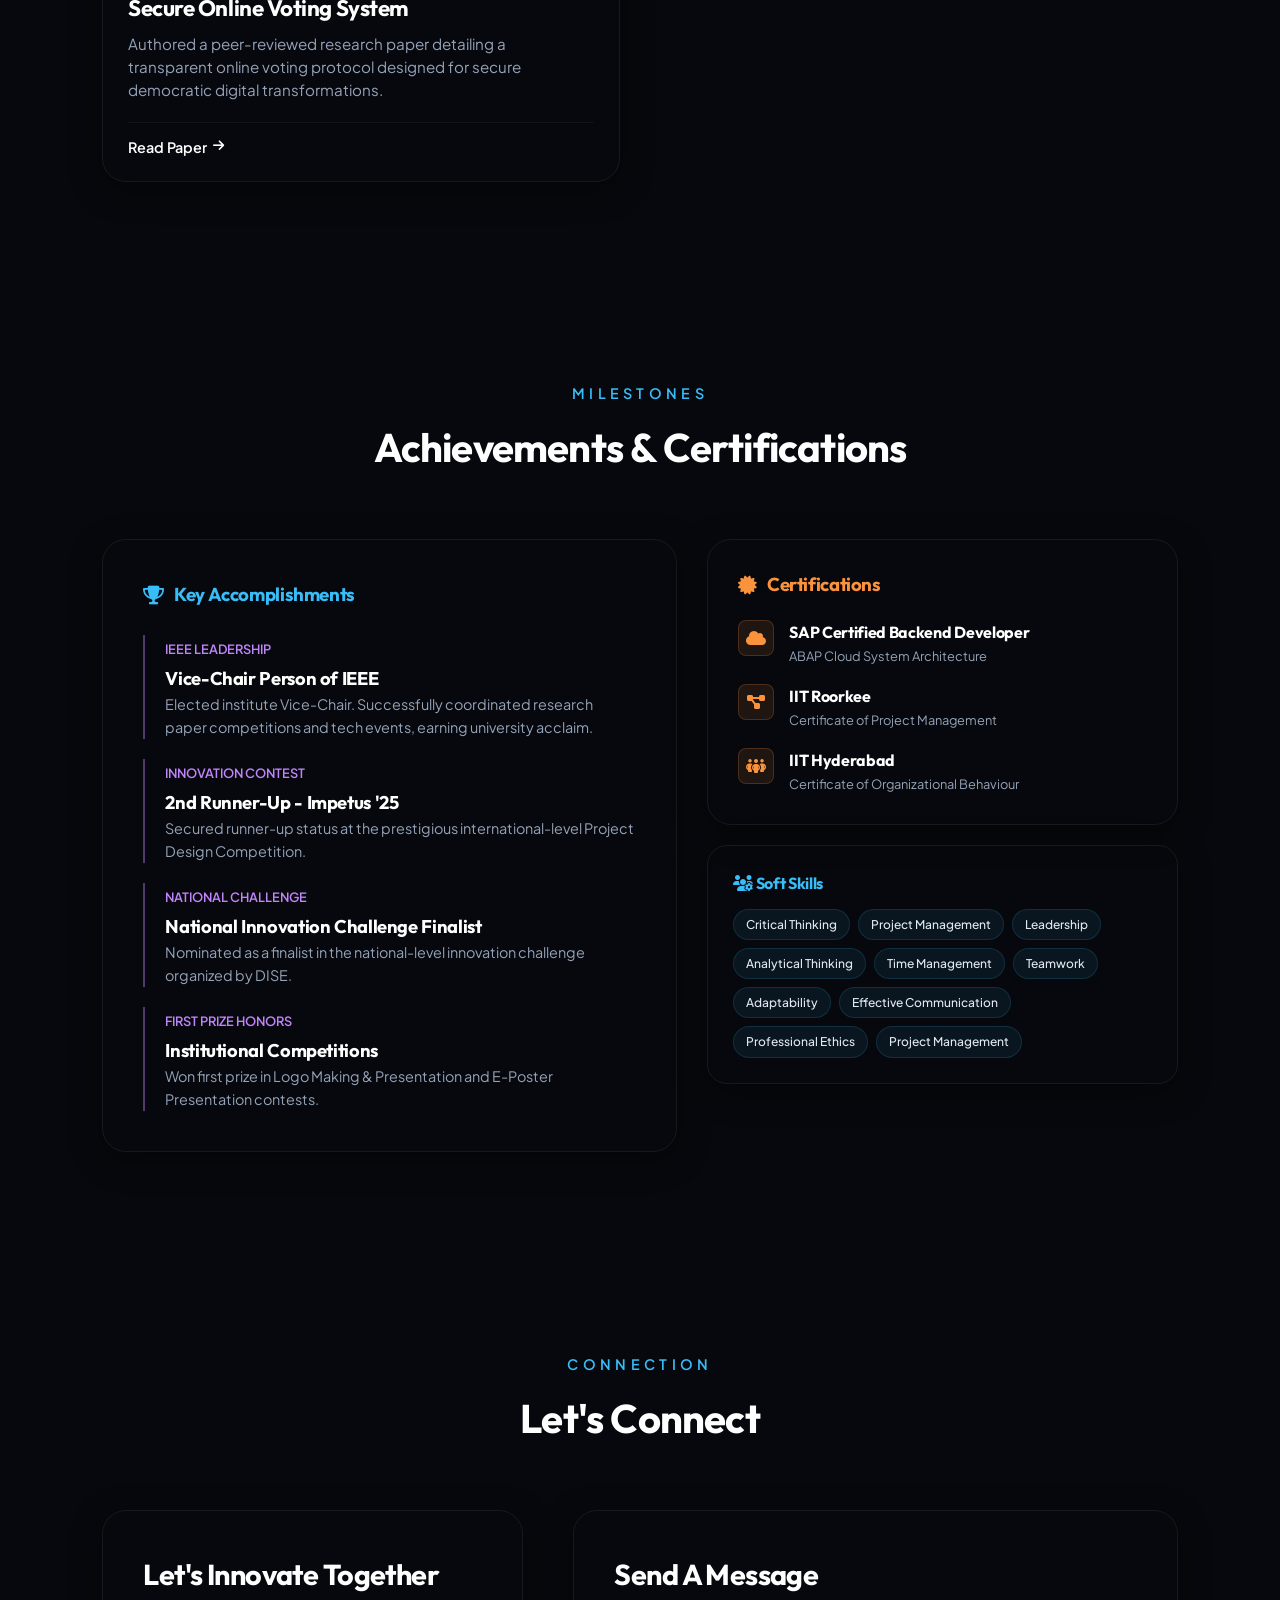
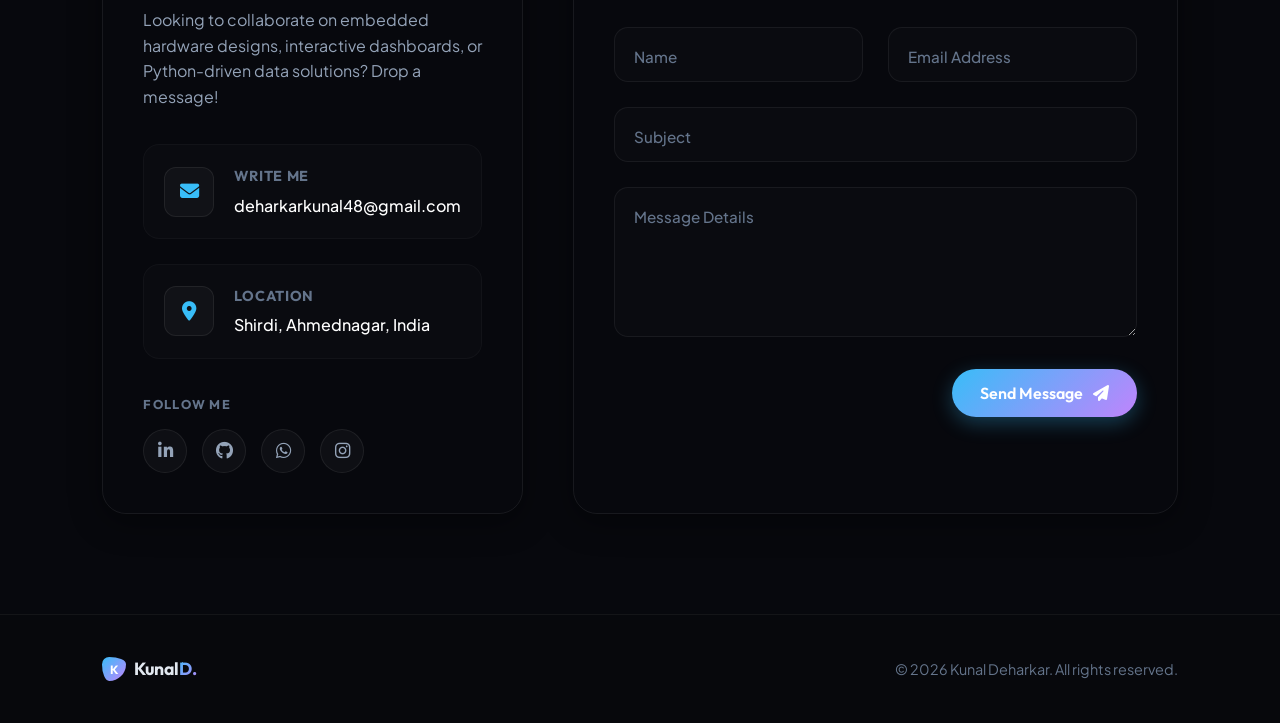
==== commit 5ef9695c: "updates in the design and navbar" ====
--- a/index.html
+++ b/index.html
@@ -20,9 +20,15 @@
 
   <!-- FontAwesome Icons -->
   <link rel="stylesheet" href="https://cdnjs.cloudflare.com/ajax/libs/font-awesome/6.4.0/css/all.min.css">
+
+  <!-- Three.js for Glassmorphism WebGL -->
+  <script src="https://cdnjs.cloudflare.com/ajax/libs/three.js/r128/three.min.js"></script>
 </head>
 
 <body>
+
+  <!-- WebGL Glassmorphism Canvas -->
+  <canvas id="webgl-canvas"></canvas>
 
   <!-- Custom Liquid Cursor -->
   <div id="custom-cursor"></div>
@@ -47,6 +53,7 @@
 
     <nav>
       <ul class="nav-links">
+        <div class="nav-indicator" id="nav-indicator"></div>
         <li><a href="#hero" class="active">Home</a></li>
         <li><a href="#about">About</a></li>
         <li><a href="#skills">Skills</a></li>
@@ -162,12 +169,6 @@
         </div>
       </div>
 
-      <div class="scroll-indicator">
-        <span>Scroll Down</span>
-        <div class="mouse-icon">
-          <div class="mouse-wheel"></div>
-        </div>
-      </div>
     </section>
 
     <!-- About Section -->
@@ -404,7 +405,7 @@
       <div class="portfolio-filter">
         <button class="filter-btn active" data-filter="all">All Work</button>
         <button class="filter-btn" data-filter="tech">Engineering</button>
-        <button class="filter-btn" data-filter="data">Data Analytics</button>
+        <button class="filter-btn" data-filter="data">Explorations</button>
         <button class="filter-btn" data-filter="patent">Inventions</button>
       </div>
 
@@ -428,7 +429,7 @@
                   <span class="project-tag">Robotics</span>
                   <span class="project-tag">IoT Patent</span>
                 </div>
-                <h3>Smart Grain Management Robot</h3>
+                <h3>Grain Management Robot</h3>
                 <p>
                   Successfully secured a design patent (2025) for an innovative grain handling, monitoring, and crushing
                   robotic mechanism under the Designs Act, 2000.
@@ -851,6 +852,7 @@
 
   <!-- JS Interactions Script -->
   <script src="script.js"></script>
+  <script src="glassmorphism.js"></script>
 </body>
 
 </html>
--- a/style.css
+++ b/style.css
@@ -32,10 +32,13 @@
   --font-heading: 'Outfit', sans-serif;
   --font-body: 'Plus Jakarta Sans', sans-serif;
 
-  /* Transitions */
-  --transition-smooth: all 0.4s cubic-bezier(0.25, 1, 0.5, 1);
-  --transition-liquid: all 0.6s cubic-bezier(0.175, 0.885, 0.32, 1.275);
-}
+  /* Transitions - Enhanced for smoothness */
+  --transition-smooth: all 0.35s cubic-bezier(0.25, 0.46, 0.45, 0.94);
+  --transition-liquid: all 0.5s cubic-bezier(0.25, 0.46, 0.45, 0.94);
+  --transition-elegant: all 0.4s cubic-bezier(0.4, 0.0, 0.2, 1);
+}
+
+
 
 /* ==========================================================================
    Resets & Base Styles
@@ -59,6 +62,7 @@
   background-color: var(--bg-dark);
   line-height: 1.6;
   overflow-x: hidden;
+  transition: background-color 0.35s cubic-bezier(0.25, 0.46, 0.45, 0.94), color 0.35s cubic-bezier(0.25, 0.46, 0.45, 0.94);
 }
 
 /* Selection */
@@ -109,14 +113,7 @@
    Liquid Background Blobs
    ========================================================================== */
 .background-blobs {
-  position: fixed;
-  top: 0;
-  left: 0;
-  width: 100vw;
-  height: 100vh;
-  z-index: -2;
-  overflow: hidden;
-  pointer-events: none;
+  display: none; /* Handled by WebGL */
 }
 
 .blob {
@@ -222,14 +219,15 @@
 #custom-cursor {
   width: 30px;
   height: 30px;
-  border: 1px solid var(--accent-cyan);
-  border-radius: 50%;
+  border: 1px solid rgba(255, 255, 255, 0.4);
+  border-radius: 100px;
   position: fixed;
   transform: translate(-50%, -50%);
   pointer-events: none;
   z-index: 9999;
-  transition: width 0.3s ease, height 0.3s ease, background-color 0.3s ease, border-color 0.3s ease;
-  mix-blend-mode: difference;
+  transition: width 0.3s ease, height 0.3s ease, border-color 0.3s ease;
+  background-color: transparent;
+  box-shadow: inset 0 0 10px rgba(255, 255, 255, 0.1);
 }
 
 #custom-cursor-dot {
@@ -244,13 +242,12 @@
   transition: transform 0.1s linear;
 }
 
-/* Cursor Hover States */
 body.hover-link #custom-cursor {
   width: 60px;
   height: 60px;
-  border-color: transparent;
-  background-color: rgba(56, 189, 248, 0.2);
-  backdrop-filter: blur(2px);
+  border-color: rgba(255, 255, 255, 0.5);
+  background-color: transparent;
+  box-shadow: inset 0 0 15px rgba(255, 255, 255, 0.2), 0 4px 10px rgba(0, 0, 0, 0.2);
 }
 
 body.hover-link #custom-cursor-dot {
@@ -268,18 +265,27 @@
 /* ==========================================================================
    Core Design Components: Glassmorphism
    ========================================================================== */
+#webgl-canvas {
+  position: fixed;
+  top: 0;
+  left: 0;
+  width: 100vw;
+  height: 100vh;
+  z-index: -1;
+  pointer-events: none;
+}
+
 .glass-panel {
-  background: var(--glass-bg);
-  backdrop-filter: blur(20px);
-  -webkit-backdrop-filter: blur(20px);
+  background: transparent;
   border: 1px solid var(--glass-border);
   box-shadow: var(--glass-shadow);
   border-radius: 24px;
   transition: var(--transition-smooth);
+  will-change: border-color, box-shadow;
 }
 
 .glass-panel:hover {
-  background: var(--glass-bg-hover);
+  background: transparent;
   border-color: var(--glass-border-hover);
   box-shadow: var(--glass-shadow-hover);
 }
@@ -292,7 +298,8 @@
 .tilt-card {
   transform-style: preserve-3d;
   transform: perspective(1000px) rotateX(var(--rx, 0deg)) rotateY(var(--ry, 0deg));
-  transition: transform 0.15s ease-out, box-shadow 0.3s ease, border-color 0.3s ease;
+  transition: transform 0.12s ease-out, box-shadow 0.25s cubic-bezier(0.25, 0.46, 0.45, 0.94), border-color 0.25s cubic-bezier(0.25, 0.46, 0.45, 0.94);
+  will-change: transform;
 }
 
 /* Radial Glow Borders for Cards */
@@ -386,10 +393,11 @@
   border: 1px solid rgba(255, 255, 255, 0.1);
   color: #fff;
   cursor: pointer;
-  transition: var(--transition-liquid);
+  transition: background 0.3s cubic-bezier(0.25, 0.46, 0.45, 0.94), border-color 0.3s cubic-bezier(0.25, 0.46, 0.45, 0.94), transform 0.3s cubic-bezier(0.25, 0.46, 0.45, 0.94), box-shadow 0.3s cubic-bezier(0.25, 0.46, 0.45, 0.94);
   position: relative;
   overflow: hidden;
   box-shadow: 0 4px 15px rgba(0, 0, 0, 0.2);
+  will-change: transform, box-shadow;
 }
 
 .btn-glass::before {
@@ -434,24 +442,31 @@
    ========================================================================== */
 header {
   position: fixed;
-  top: 0;
-  left: 0;
-  width: 100%;
-  padding: 20px 8%;
+  top: 20px;
+  left: 50%;
+  transform: translateX(-50%);
+  width: 96%;
+  max-width: 1600px;
+  border-radius: 50px;
+  padding: 15px 30px;
   display: flex;
   justify-content: space-between;
   align-items: center;
   z-index: 100;
-  transition: var(--transition-smooth);
+  border: 1px solid transparent;
+  transition: padding 0.35s cubic-bezier(0.25, 0.46, 0.45, 0.94), background 0.35s cubic-bezier(0.25, 0.46, 0.45, 0.94), box-shadow 0.35s cubic-bezier(0.25, 0.46, 0.45, 0.94), border-color 0.35s cubic-bezier(0.25, 0.46, 0.45, 0.94), top 0.35s cubic-bezier(0.25, 0.46, 0.45, 0.94), width 0.35s cubic-bezier(0.25, 0.46, 0.45, 0.94);
+  will-change: padding, background, top, width, border-color, box-shadow;
 }
 
 header.scrolled {
-  padding: 15px 8%;
-  background: rgba(7, 8, 13, 0.7);
+  padding: 15px 30px;
+  top: 15px;
+  width: 94%;
+  background: rgba(15, 17, 26, 0.6);
   backdrop-filter: blur(20px);
   -webkit-backdrop-filter: blur(20px);
-  border-bottom: 1px solid var(--glass-border);
-  box-shadow: 0 4px 30px rgba(0, 0, 0, 0.3);
+  border-color: rgba(255, 255, 255, 0.08);
+  box-shadow: 0 8px 32px 0 rgba(0, 0, 0, 0.4);
 }
 
 .logo {
@@ -461,6 +476,7 @@
   display: flex;
   align-items: center;
   gap: 8px;
+  white-space: nowrap;
 }
 
 .logo-icon {
@@ -490,20 +506,28 @@
   display: flex;
   align-items: center;
   gap: 40px;
+  transition: all 0.35s cubic-bezier(0.25, 0.46, 0.45, 0.94);
 }
 
 .nav-links {
   display: flex;
   list-style: none;
   gap: 30px;
+  position: relative;
+  align-items: center;
+}
+
+.nav-links li {
+  z-index: 1;
 }
 
 .nav-links a {
   font-size: 0.95rem;
   font-weight: 500;
   position: relative;
-  padding: 5px 0;
+  padding: 8px 12px;
   color: #94a3b8;
+  z-index: 1;
 }
 
 .nav-links a:hover,
@@ -512,19 +536,22 @@
 }
 
 .nav-links a::after {
-  content: '';
+  display: none;
+}
+
+.nav-indicator {
   position: absolute;
-  bottom: 0;
-  left: 0;
-  width: 0;
-  height: 2px;
-  background: var(--grad-primary);
-  transition: var(--transition-smooth);
-}
-
-.nav-links a:hover::after,
-.nav-links a.active::after {
-  width: 100%;
+  top: 50%;
+  transform: translateY(-50%);
+  height: 36px;
+  background: rgba(255, 255, 255, 0.1);
+  border: 1px solid rgba(255, 255, 255, 0.15);
+  border-radius: 20px;
+  z-index: 0;
+  transition: all 0.4s cubic-bezier(0.25, 0.46, 0.45, 0.94);
+  opacity: 0;
+  pointer-events: none;
+  box-shadow: 0 4px 15px rgba(0, 0, 0, 0.2);
 }
 
 .nav-cta {
@@ -572,14 +599,17 @@
 .menu-btn.open .menu-btn-burger {
   transform: translateX(-50px);
   background: transparent;
+  transition: all 0.3s cubic-bezier(0.25, 0.46, 0.45, 0.94);
 }
 
 .menu-btn.open .menu-btn-burger::before {
   transform: rotate(45deg) translate(35px, -35px);
+  transition: transform 0.3s cubic-bezier(0.25, 0.46, 0.45, 0.94);
 }
 
 .menu-btn.open .menu-btn-burger::after {
   transform: rotate(-45deg) translate(35px, 35px);
+  transition: transform 0.3s cubic-bezier(0.25, 0.46, 0.45, 0.94);
 }
 
 /* ==========================================================================
@@ -969,7 +999,8 @@
 .reveal-item {
   opacity: 0;
   transform: translateY(40px);
-  transition: opacity 0.8s cubic-bezier(0.25, 1, 0.5, 1), transform 0.8s cubic-bezier(0.25, 1, 0.5, 1);
+  transition: opacity 0.7s cubic-bezier(0.25, 0.46, 0.45, 0.94), transform 0.7s cubic-bezier(0.25, 0.46, 0.45, 0.94);
+  will-change: opacity, transform;
 }
 
 .reveal-item.active {
@@ -1134,7 +1165,8 @@
   background: var(--grad-primary);
   transform: scaleX(0);
   transform-origin: left;
-  transition: transform 0.5s cubic-bezier(0.1, 0.8, 0.3, 1);
+  transition: transform 0.4s cubic-bezier(0.25, 0.46, 0.45, 0.94);
+  will-change: transform;
 }
 
 .skill-card:hover::after {
@@ -1152,8 +1184,9 @@
   align-items: center;
   font-size: 1.8rem;
   color: var(--accent-cyan);
-  transition: var(--transition-liquid);
+  transition: background 0.3s cubic-bezier(0.25, 0.46, 0.45, 0.94), color 0.3s cubic-bezier(0.25, 0.46, 0.45, 0.94), transform 0.3s cubic-bezier(0.25, 0.46, 0.45, 0.94), box-shadow 0.3s cubic-bezier(0.25, 0.46, 0.45, 0.94), border-color 0.3s cubic-bezier(0.25, 0.46, 0.45, 0.94);
   position: relative;
+  will-change: transform, background;
 }
 
 .skill-card:hover .skill-icon-circle {
@@ -1188,7 +1221,8 @@
   background: var(--grad-primary);
   border-radius: 10px;
   width: 0%;
-  transition: width 1.5s cubic-bezier(0.1, 0.8, 0.3, 1);
+  transition: width 1.2s cubic-bezier(0.25, 0.46, 0.45, 0.94);
+  will-change: width;
 }
 
 /* ==========================================================================
@@ -1257,7 +1291,8 @@
   width: 100%;
   height: 100%;
   object-fit: cover;
-  transition: transform 0.6s cubic-bezier(0.25, 1, 0.5, 1);
+  transition: transform 0.5s cubic-bezier(0.25, 0.46, 0.45, 0.94);
+  will-change: transform;
 }
 
 .project-card:hover .project-img {
@@ -1384,8 +1419,9 @@
 
 /* Isotope style animations for project sorting */
 .project-card-wrap {
-  transition: opacity 0.4s cubic-bezier(0.25, 1, 0.5, 1),
-    transform 0.4s cubic-bezier(0.25, 1, 0.5, 1);
+  transition: opacity 0.35s cubic-bezier(0.25, 0.46, 0.45, 0.94),
+    transform 0.35s cubic-bezier(0.25, 0.46, 0.45, 0.94);
+  will-change: opacity, transform;
 }
 
 .project-card-wrap.hide {
@@ -1562,8 +1598,9 @@
   color: #fff;
   font-family: var(--font-body);
   font-size: 1rem;
-  transition: var(--transition-smooth);
+  transition: background 0.3s cubic-bezier(0.25, 0.46, 0.45, 0.94), border-color 0.3s cubic-bezier(0.25, 0.46, 0.45, 0.94), box-shadow 0.3s cubic-bezier(0.25, 0.46, 0.45, 0.94);
   outline: none;
+  will-change: background, border-color, box-shadow;
 }
 
 .form-input:focus {
@@ -1580,8 +1617,9 @@
   color: #64748b;
   font-size: 0.95rem;
   pointer-events: none;
-  transition: var(--transition-smooth);
+  transition: top 0.3s cubic-bezier(0.25, 0.46, 0.45, 0.94), left 0.3s cubic-bezier(0.25, 0.46, 0.45, 0.94), font-size 0.3s cubic-bezier(0.25, 0.46, 0.45, 0.94), color 0.3s cubic-bezier(0.25, 0.46, 0.45, 0.94);
   font-weight: 500;
+  will-change: top, left, font-size, color;
 }
 
 .form-input:focus~.input-label,
@@ -1674,7 +1712,7 @@
   padding: 24px;
   opacity: 0;
   visibility: hidden;
-  transition: opacity 0.35s ease, visibility 0.35s ease;
+  transition: opacity 0.3s cubic-bezier(0.25, 0.46, 0.45, 0.94), visibility 0.3s cubic-bezier(0.25, 0.46, 0.45, 0.94);
 }
 
 .project-modal.open {
@@ -1687,6 +1725,7 @@
   inset: 0;
   background: rgba(7, 8, 13, 0.85);
   backdrop-filter: blur(8px);
+  transition: backdrop-filter 0.3s cubic-bezier(0.25, 0.46, 0.45, 0.94);
 }
 
 .project-modal-content {
@@ -1697,7 +1736,8 @@
   border-radius: 24px;
   padding: 0;
   transform: translateY(30px) scale(0.97);
-  transition: transform 0.4s cubic-bezier(0.25, 1, 0.5, 1);
+  transition: transform 0.35s cubic-bezier(0.25, 0.46, 0.45, 0.94);
+  will-change: transform;
 }
 
 .project-modal.open .project-modal-content {
@@ -1860,8 +1900,9 @@
   opacity: 0;
   visibility: hidden;
   transform: translateY(20px);
-  transition: var(--transition-smooth);
+  transition: opacity 0.3s cubic-bezier(0.25, 0.46, 0.45, 0.94), visibility 0.3s cubic-bezier(0.25, 0.46, 0.45, 0.94), transform 0.3s cubic-bezier(0.25, 0.46, 0.45, 0.94), background 0.3s cubic-bezier(0.25, 0.46, 0.45, 0.94), border-color 0.3s cubic-bezier(0.25, 0.46, 0.45, 0.94);
   box-shadow: var(--glass-shadow);
+  will-change: opacity, transform;
 }
 
 .scroll-top-btn.visible {
@@ -1897,6 +1938,817 @@
 footer p {
   color: #64748b;
   font-size: 0.9rem;
+}
+
+/* ==========================================================================
+   RESPONSIVE DESIGN - TABLET & MOBILE
+   ========================================================================== */
+
+/* Tablet Screens (1024px and below) */
+@media (max-width: 1024px) {
+  :root {
+    scroll-padding-top: 70px;
+  }
+
+  header {
+    padding: 18px 5%;
+  }
+
+  header.scrolled {
+    padding: 14px 5%;
+  }
+
+  nav {
+    gap: 25px;
+  }
+
+  .nav-links {
+    gap: 20px;
+  }
+
+  .nav-links a {
+    font-size: 0.9rem;
+  }
+
+  #hero {
+    padding: 80px 5% 0;
+    min-height: auto;
+  }
+
+  .hero-grid {
+    grid-template-columns: 1fr;
+    gap: 40px;
+  }
+
+  .hero-visual {
+    height: 300px;
+  }
+
+  .hexagon-container {
+    width: 300px;
+    height: 300px;
+  }
+
+  .hero-content h1 {
+    font-size: 3rem;
+  }
+
+  section {
+    padding: 80px 5%;
+  }
+
+  .section-title-wrap {
+    margin-bottom: 50px;
+  }
+
+  .section-title {
+    font-size: 2.2rem;
+  }
+
+  .about-grid {
+    grid-template-columns: 1fr;
+    gap: 40px;
+  }
+
+  .about-image-container {
+    max-width: 320px;
+    height: 400px;
+  }
+
+  .skills-grid {
+    grid-template-columns: repeat(auto-fit, minmax(200px, 1fr));
+    gap: 25px;
+  }
+
+  .projects-grid {
+    grid-template-columns: repeat(auto-fill, minmax(300px, 1fr));
+    gap: 30px;
+  }
+
+  .contact-container {
+    grid-template-columns: 1fr;
+    gap: 40px;
+    max-width: 100%;
+  }
+
+  .contact-info-panel,
+  .contact-form-panel {
+    padding: 30px;
+  }
+
+  .form-grid {
+    grid-template-columns: 1fr;
+    gap: 20px;
+  }
+
+  .input-wrap.full-width {
+    grid-column: span 1;
+  }
+
+  .project-modal-content {
+    width: 95%;
+    max-height: 95vh;
+  }
+
+  .modal-body {
+    padding: 24px;
+  }
+
+  .modal-img-wrap {
+    height: 200px;
+  }
+
+  .scroll-top-btn {
+    bottom: 24px;
+    right: 24px;
+  }
+
+  footer {
+    padding: 30px 5%;
+    flex-direction: column;
+    gap: 15px;
+    text-align: center;
+  }
+}
+
+/* Medium Screens (768px and below) */
+@media (max-width: 768px) {
+  :root {
+    scroll-padding-top: 60px;
+  }
+
+  header {
+    padding: 15px 4%;
+    width: 96%;
+  }
+
+  header.scrolled {
+    padding: 12px 4%;
+    width: 96%;
+  }
+
+  .logo {
+    font-size: 1.3rem;
+  }
+
+  .logo-icon {
+    width: 28px;
+    height: 28px;
+    font-size: 0.8rem;
+  }
+
+  nav {
+    display: none;
+    position: fixed;
+    top: 60px;
+    left: 0;
+    right: 0;
+    bottom: 0;
+    flex-direction: column;
+    background: rgba(7, 8, 13, 0.95);
+    backdrop-filter: blur(20px);
+    padding: 40px 20px;
+    gap: 0;
+    z-index: 99;
+  }
+
+  nav.open {
+    display: flex;
+  }
+
+  .nav-links {
+    flex-direction: column;
+    gap: 0;
+    width: 100%;
+  }
+
+  .nav-links a {
+    padding: 15px 0;
+    border-bottom: 1px solid rgba(255, 255, 255, 0.05);
+    font-size: 1.1rem;
+  }
+
+  .nav-cta {
+    justify-content: flex-end;
+    width: auto;
+    gap: 15px;
+  }
+
+  .nav-cta .btn-glass {
+    padding: 8px 14px;
+    font-size: 0.85rem;
+  }
+
+  .menu-btn {
+    display: flex;
+    flex-direction: column;
+    align-items: center;
+    justify-content: center;
+  }
+
+  #hero {
+    padding: 70px 4% 80px;
+    min-height: auto;
+  }
+
+  .hero-tag {
+    font-size: 0.8rem;
+    padding: 6px 12px;
+  }
+
+  .hero-content h1 {
+    font-size: 2.2rem;
+    line-height: 1.2;
+    margin-bottom: 20px;
+  }
+
+  .hero-content p {
+    font-size: 1rem;
+    margin-bottom: 30px;
+  }
+
+  .hero-actions {
+    flex-direction: column;
+    gap: 12px;
+  }
+
+  .hero-actions .btn-glass {
+    width: 100%;
+  }
+
+  .hero-visual {
+    height: 250px;
+    margin-top: 60px;
+    margin-bottom: 30px;
+  }
+
+  .hexagon-container {
+    width: 250px;
+    height: 250px;
+  }
+
+  .hexagon-face {
+    width: 230px;
+    height: 230px;
+  }
+
+  .scroll-indicator {
+    bottom: -10px;
+  }
+
+  section {
+    padding: 60px 4%;
+  }
+
+  .section-title-wrap {
+    margin-bottom: 40px;
+  }
+
+  .section-subtitle {
+    font-size: 0.8rem;
+  }
+
+  .section-title {
+    font-size: 1.8rem;
+  }
+
+  .about-text h3 {
+    font-size: 1.5rem;
+  }
+
+  .about-details {
+    grid-template-columns: 1fr;
+    gap: 15px;
+  }
+
+  .about-education-grid {
+    gap: 20px;
+  }
+
+  .skills-grid {
+    grid-template-columns: repeat(auto-fit, minmax(160px, 1fr));
+    gap: 20px;
+  }
+
+  .skill-card {
+    padding: 20px 15px;
+    gap: 15px;
+  }
+
+  .skill-icon-circle {
+    width: 60px;
+    height: 60px;
+    font-size: 1.5rem;
+  }
+
+  .skill-card h4 {
+    font-size: 1rem;
+  }
+
+  .portfolio-filter {
+    gap: 10px;
+    margin-bottom: 40px;
+  }
+
+  .filter-btn {
+    padding: 8px 16px;
+    font-size: 0.8rem;
+  }
+
+  .projects-grid {
+    grid-template-columns: 1fr;
+    gap: 25px;
+  }
+
+  .project-card {
+    padding: 15px;
+  }
+
+  .project-img-container {
+    height: 200px;
+  }
+
+  .project-info h3 {
+    font-size: 1.2rem;
+  }
+
+  .contact-info-panel,
+  .contact-form-panel {
+    padding: 25px;
+  }
+
+  .contact-info-panel h3,
+  .contact-form-panel h3 {
+    font-size: 1.5rem;
+  }
+
+  .contact-methods {
+    gap: 20px;
+  }
+
+  .contact-method-card {
+    gap: 15px;
+    padding: 15px;
+  }
+
+  .contact-icon-box {
+    width: 45px;
+    height: 45px;
+    font-size: 1rem;
+  }
+
+  .form-grid {
+    grid-template-columns: 1fr;
+    gap: 15px;
+  }
+
+  .form-input {
+    padding: 14px 16px;
+    font-size: 16px; /* Prevents mobile zoom on input focus */
+  }
+
+  .form-submit-wrap {
+    justify-content: center;
+  }
+
+  .form-submit-wrap .btn-glass {
+    width: 100%;
+  }
+
+  .modal-meta {
+    grid-template-columns: 1fr;
+  }
+
+  .modal-body {
+    padding: 20px;
+  }
+
+  .modal-img-wrap {
+    height: 180px;
+  }
+
+  .modal-body h3 {
+    font-size: 1.5rem;
+  }
+
+  .achievements-grid {
+    grid-template-columns: 1fr;
+  }
+
+  .scroll-top-btn {
+    width: 44px;
+    height: 44px;
+    bottom: 20px;
+    right: 20px;
+  }
+
+  #custom-cursor,
+  #custom-cursor-dot {
+    display: none;
+  }
+
+  .background-blobs {
+    opacity: 0.5;
+  }
+
+  footer {
+    padding: 25px 4%;
+  }
+}
+
+/* Small Phones (480px and below) */
+@media (max-width: 480px) {
+  :root {
+    scroll-padding-top: 55px;
+  }
+
+  header {
+    padding: 12px 3%;
+    width: 98%;
+  }
+
+  header.scrolled {
+    padding: 10px 3%;
+    width: 98%;
+  }
+
+  .logo {
+    font-size: 1.1rem;
+  }
+
+  .logo-icon {
+    width: 24px;
+    height: 24px;
+    font-size: 0.7rem;
+  }
+
+  .nav-cta {
+    gap: 8px;
+  }
+
+  .nav-cta .btn-glass {
+    padding: 6px 10px;
+    font-size: 0.75rem;
+  }
+
+  .btn-glass {
+    padding: 10px 18px;
+    font-size: 0.9rem;
+  }
+
+  .btn-glass.primary {
+    padding: 10px 18px;
+  }
+
+  #hero {
+    padding: 60px 3% 80px;
+  }
+
+  .hero-tag {
+    font-size: 0.75rem;
+    padding: 5px 10px;
+    margin-bottom: 15px;
+  }
+
+  .hero-content h1 {
+    font-size: 1.8rem;
+    margin-bottom: 15px;
+  }
+
+  .hero-content p {
+    font-size: 0.95rem;
+    margin-bottom: 20px;
+  }
+
+  .hero-actions {
+    gap: 10px;
+  }
+
+  .hero-visual {
+    height: 220px;
+    margin-top: 80px;
+    margin-bottom: 50px;
+  }
+
+  .hexagon-container {
+    width: 200px;
+    height: 200px;
+  }
+
+  .hexagon-face {
+    width: 180px;
+    height: 180px;
+    left: 10px;
+    top: 10px;
+  }
+
+  .hexagon-rings {
+    width: 200px;
+    height: 200px;
+  }
+
+  section {
+    padding: 50px 3%;
+  }
+
+  .section-title-wrap {
+    margin-bottom: 30px;
+  }
+
+  .section-subtitle {
+    font-size: 0.75rem;
+  }
+
+  .section-title {
+    font-size: 1.5rem;
+  }
+
+  .about-text h3 {
+    font-size: 1.3rem;
+  }
+
+  .about-text p {
+    font-size: 0.95rem;
+  }
+
+  .about-details {
+    grid-template-columns: 1fr;
+    gap: 12px;
+  }
+
+  .about-info-item {
+    padding: 12px 15px;
+  }
+
+  .about-education-grid {
+    gap: 15px;
+  }
+
+  .about-education-grid .glass-panel {
+    padding: 20px !important;
+  }
+
+  .skills-grid {
+    grid-template-columns: repeat(2, 1fr);
+    gap: 15px;
+  }
+
+  .skill-card {
+    padding: 15px 10px;
+    gap: 12px;
+  }
+
+  .skill-icon-circle {
+    width: 50px;
+    height: 50px;
+    font-size: 1.2rem;
+  }
+
+  .skill-card h4 {
+    font-size: 0.9rem;
+  }
+
+  .skill-level-percent {
+    font-size: 0.8rem;
+  }
+
+  .portfolio-filter {
+    gap: 8px;
+    margin-bottom: 30px;
+  }
+
+  .filter-btn {
+    padding: 6px 12px;
+    font-size: 0.75rem;
+  }
+
+  .projects-grid {
+    grid-template-columns: 1fr;
+    gap: 20px;
+  }
+
+  .project-card {
+    padding: 12px;
+  }
+
+  .project-img-container {
+    height: 180px;
+  }
+
+  .project-info {
+    padding: 15px 3px 3px;
+  }
+
+  .project-info h3 {
+    font-size: 1.1rem;
+  }
+
+  .project-info p {
+    font-size: 0.9rem;
+  }
+
+  .project-tag {
+    font-size: 0.65rem;
+    padding: 3px 8px;
+  }
+
+  .contact-info-panel,
+  .contact-form-panel {
+    padding: 20px;
+  }
+
+  .contact-info-panel h3,
+  .contact-form-panel h3 {
+    font-size: 1.3rem;
+  }
+
+  .contact-info-panel p {
+    font-size: 0.9rem;
+  }
+
+  .contact-methods {
+    gap: 15px;
+  }
+
+  .contact-method-card {
+    gap: 12px;
+    padding: 12px;
+  }
+
+  .contact-icon-box {
+    width: 40px;
+    height: 40px;
+    font-size: 0.9rem;
+  }
+
+  .contact-text-details h4 {
+    font-size: 0.75rem;
+  }
+
+  .social-links {
+    gap: 10px;
+  }
+
+  .social-btn {
+    width: 40px;
+    height: 40px;
+    font-size: 1rem;
+  }
+
+  .form-input {
+    padding: 12px 14px;
+    font-size: 16px;
+  }
+
+  .input-label {
+    left: 14px;
+    top: 16px;
+    font-size: 0.9rem;
+  }
+
+  .form-input:focus~.input-label,
+  .form-input:not(:placeholder-shown)~.input-label {
+    top: -10px;
+    left: 12px;
+    font-size: 0.75rem;
+  }
+
+  textarea.form-input {
+    min-height: 120px;
+  }
+
+  .project-modal {
+    padding: 12px;
+  }
+
+  .project-modal-content {
+    width: 100%;
+  }
+
+  .modal-close-btn {
+    width: 36px;
+    height: 36px;
+    font-size: 0.9rem;
+  }
+
+  .modal-img-wrap {
+    height: 150px;
+    border-radius: 16px 16px 0 0;
+  }
+
+  .modal-body {
+    padding: 16px;
+  }
+
+  .modal-body h3 {
+    font-size: 1.3rem;
+  }
+
+  .modal-summary {
+    font-size: 0.9rem;
+  }
+
+  .modal-meta {
+    grid-template-columns: 1fr;
+    gap: 12px;
+  }
+
+  .modal-meta-item {
+    padding: 12px;
+  }
+
+  .modal-tools h4,
+  .modal-highlights h4 {
+    font-size: 0.75rem;
+  }
+
+  .modal-tools ul,
+  .modal-highlights ul {
+    gap: 6px;
+  }
+
+  .modal-tools li {
+    font-size: 0.75rem;
+    padding: 5px 10px;
+  }
+
+  .modal-highlights li {
+    font-size: 0.9rem;
+  }
+
+  .modal-actions {
+    flex-direction: column;
+    gap: 10px;
+  }
+
+  .modal-actions .btn-glass {
+    width: 100%;
+  }
+
+  .scroll-top-btn {
+    width: 40px;
+    height: 40px;
+    bottom: 15px;
+    right: 15px;
+  }
+
+  footer {
+    padding: 20px 3%;
+    font-size: 0.85rem;
+  }
+
+  footer .logo {
+    gap: 5px;
+  }
+}
+
+/* Extra Small Screens (less than 360px) */
+@media (max-width: 360px) {
+  header {
+    padding: 10px 2%;
+  }
+
+  .logo {
+    font-size: 1rem;
+  }
+
+  .btn-glass {
+    padding: 8px 14px;
+    font-size: 0.8rem;
+  }
+
+  #hero {
+    padding: 50px 2% 15px;
+  }
+
+  .hero-content h1 {
+    font-size: 1.5rem;
+  }
+
+  section {
+    padding: 40px 2%;
+  }
+
+  .section-title {
+    font-size: 1.3rem;
+  }
+
+  .skills-grid {
+    grid-template-columns: 1fr;
+  }
+
+  .contact-info-panel,
+  .contact-form-panel {
+    padding: 15px;
+  }
+
+  .form-input {
+    padding: 10px 12px;
+  }
+
+  footer {
+    padding: 15px 2%;
+  }
 }
 
 .footer-logo {
